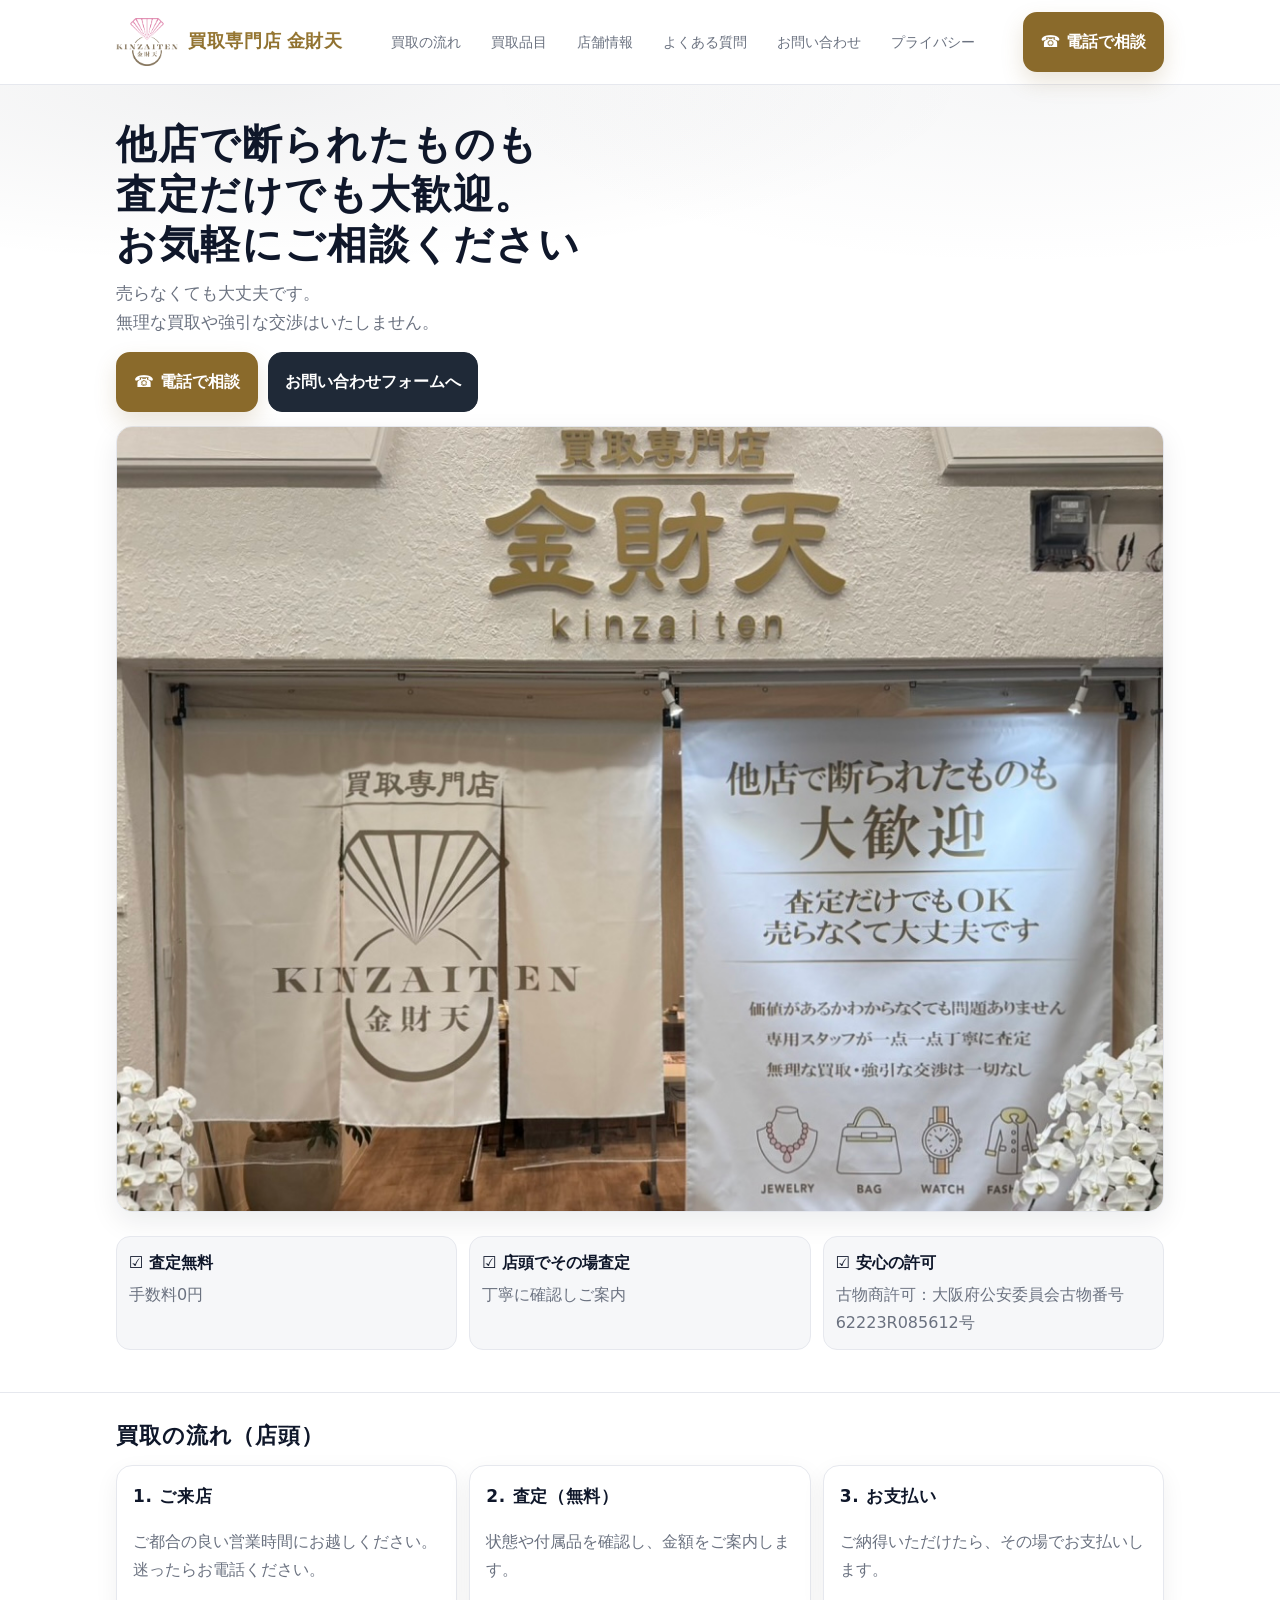
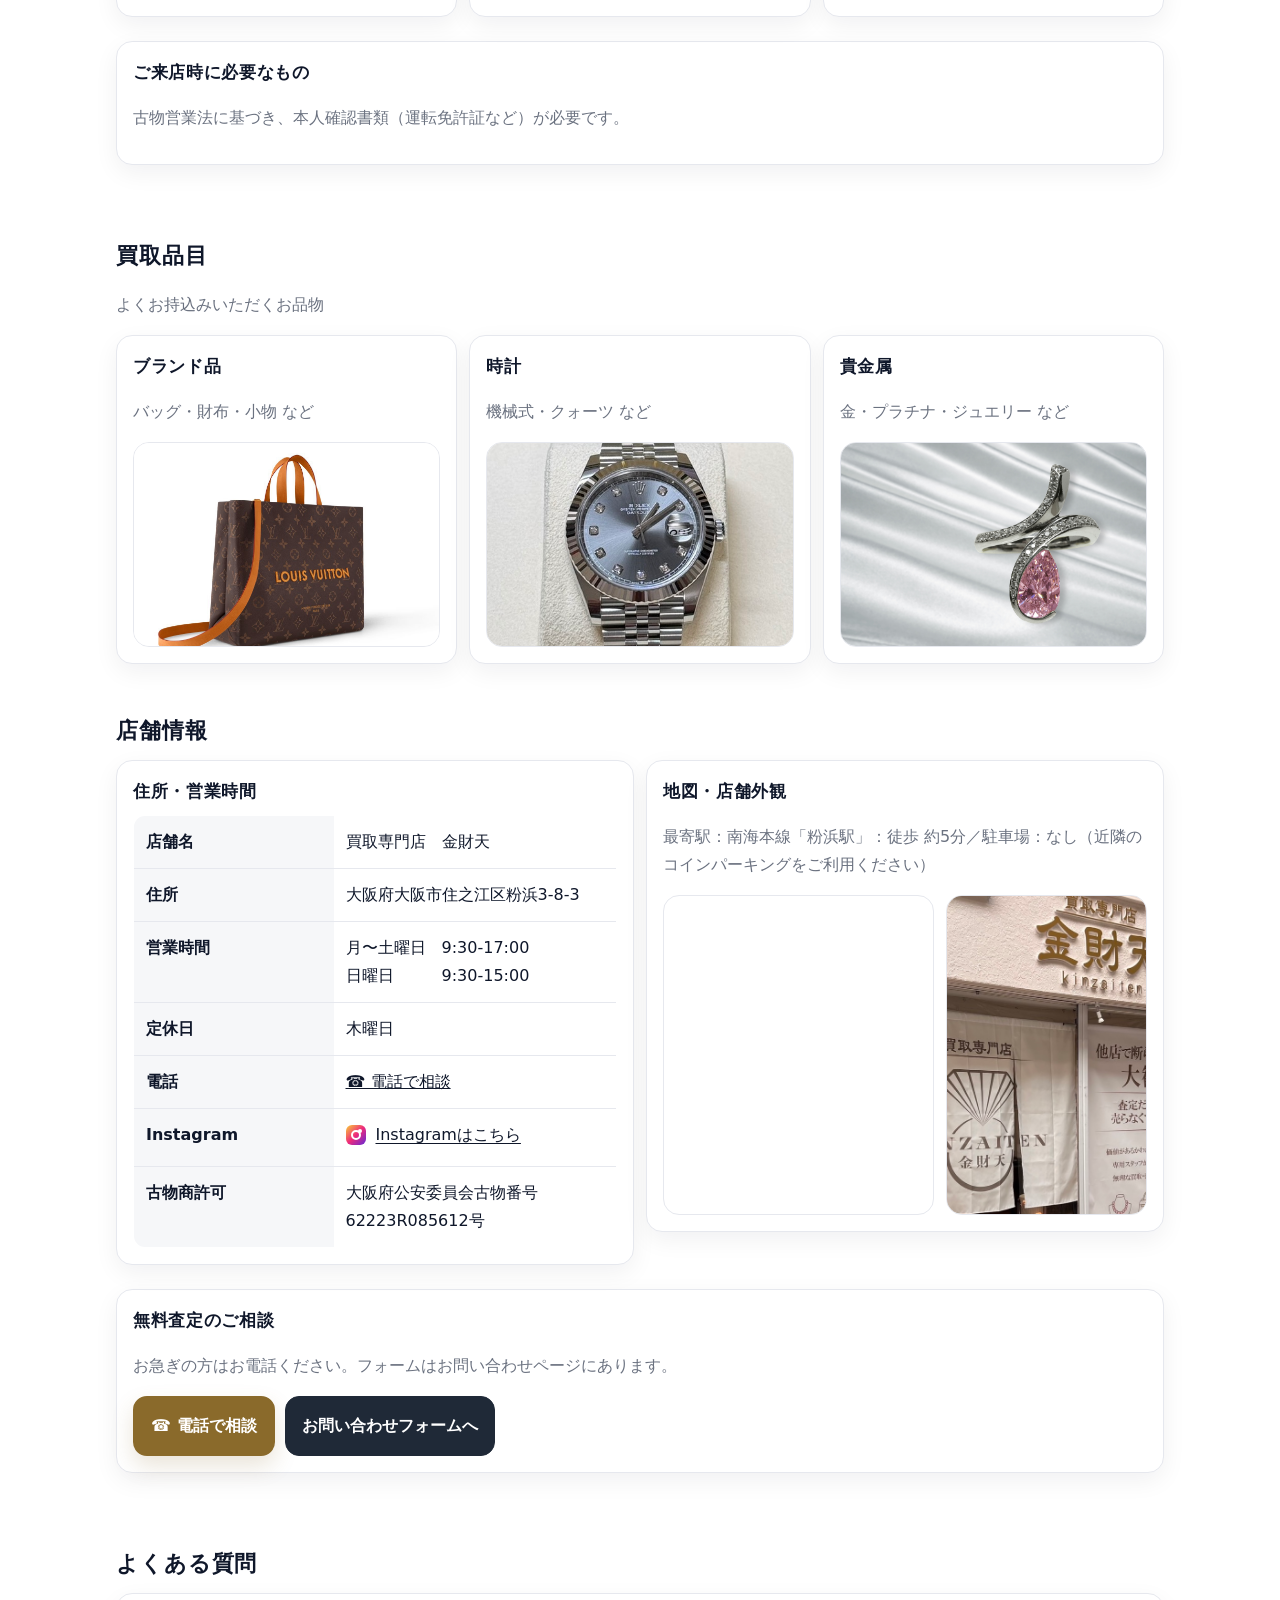
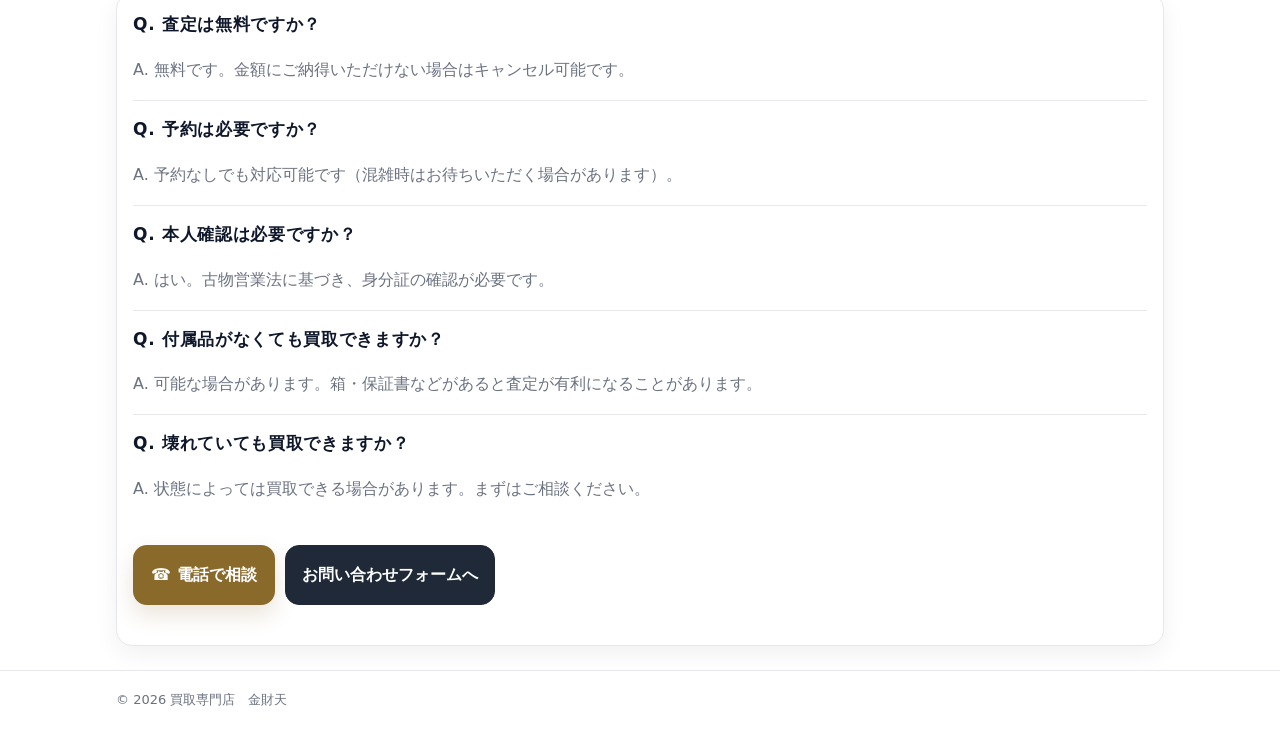
==== index.html @ bc113116 "Update index.html" ====
<!doctype html>
<html lang="ja">
<head>
  <meta charset="utf-8" />
  <meta name="viewport" content="width=device-width,initial-scale=1" />
  <title>買取専門店 金財天｜金・ブランド品の店頭買取・無料査定</title>
  <meta name="description" content="買取専門店 金財天は地域密着の店頭買取サービス。金・ブランド品・貴金属などを無料査定し、その場で丁寧にご案内いたします。お気軽にお電話ください。" />
  <link rel="stylesheet" href="./css/style.css" />
  <script type="application/ld+json">
  {
   "@context": "https://schema.org",
   "@type": "Store",
   "name": "買取専門店 金財天",
   "address": {
    "@type": "PostalAddress",
    "addressLocality": "大阪市住之江区",
    "streetAddress": "粉浜3-8-3",
    "addressCountry": "JP"
   },
   "telephone": "06-XXXX-XXXX"
  }
  </script>
</head>
<body>
  <header>
    <div class="container">
      <div class="nav">
        <a class="brand" href="./index.html#top">
          <img class="logowide" src="./img/logo.png" alt="買取専門店　金財天" width="379" height="88">
          <span class="sitename">
            <span class="shoptype">買取専門店</span>
            <span class="shopname">金財天</span>
          </span>
        </a>

        <nav class="navlinks" aria-label="サイトメニュー">
          <a href="./index.html#flow">買取の流れ</a>
          <a href="./index.html#items">買取品目</a>
          <a href="./index.html#store">店舗情報</a>
          <a href="./index.html#faq">よくある質問</a>
          <a href="./contact.html">お問い合わせ</a>
          <a href="./privacy.html">プライバシー</a>
        </nav>

        <a class="btn success" href="tel:0312345678">☎ 電話で相談</a>
      </div>
    </div>
  </header>
    <div class="mobile-quicklinks">
      <a href="./contact.html">お問い合わせ</a>
      <a href="./privacy.html">プライバシー</a>
    </div>

  <main id="top">
    <!-- HERO -->
    <div class="hero">
      <div class="container">
        <h1>他店で断られたものも<br>
          査定だけでも大歓迎。<br>
          お気軽にご相談ください
        </h1>
        <p class="lead">
          売らなくても大丈夫です。<br>
          無理な買取や強引な交渉はいたしません。
        </p>
        <div class="kv-actions">
          <a class="btn success" href="tel:0312345678">☎ 電話で相談</a>
          <a class="btn primary" href="./contact.html">お問い合わせフォームへ</a>
        </div>

        <div class="hero-media">
          <img src="./img/hero.jpg" alt="店頭買取のイメージ" loading="lazy" width="1200" height="675">
        </div>

        <div class="section">
          <div class="grid3">
            <div class="pill"><strong>☑︎ 査定無料</strong><div class="muted">手数料0円</div></div>
            <div class="pill"><strong>☑︎ 店頭でその場査定</strong><div class="muted">丁寧に確認しご案内</div></div>
            <div class="pill"><strong>☑︎ 安心の許可</strong><div class="muted">古物商許可：大阪府公安委員会古物番号　62223R085612号</div></div>
          </div>
        </div>
      </div>
    </div>

    <!-- FLOW -->
    <section class="section" id="flow">
      <div class="container">
        <h2>買取の流れ（店頭）</h2>
        <div class="grid3">
          <div class="card">
            <h3>1. ご来店</h3>
            <p class="muted">ご都合の良い営業時間にお越しください。迷ったらお電話ください。</p>
          </div>
          <div class="card">
            <h3>2. 査定（無料）</h3>
            <p class="muted">状態や付属品を確認し、金額をご案内します。</p>
          </div>
          <div class="card">
            <h3>3. お支払い</h3>
            <p class="muted">ご納得いただけたら、その場でお支払いします。</p>
          </div>
        </div>

        <div class="section">
          <div class="card">
            <h3>ご来店時に必要なもの</h3>
            <p class="muted">古物営業法に基づき、本人確認書類（運転免許証など）が必要です。</p>
          </div>
        </div>
      </div>
    </section>

    <!-- ITEMS -->
    <section class="section" id="items">
      <div class="container">
        <h2>買取品目</h2>
        <p class="muted">よくお持込みいただくお品物</p>

        <div class="grid3">
          <div class="card">
            <h3>ブランド品</h3>
            <p class="muted">バッグ・財布・小物 など</p>
            <div class="thumb">
              <img src="./img/items3.jpg" alt="ブランドバッグのイメージ" loading="lazy" width="1200" height="800">
            </div>
          </div>

          <div class="card">
            <h3>時計</h3>
            <p class="muted">機械式・クォーツ など</p>
            <div class="thumb">
              <img src="./img/items.jpg" alt="時計のイメージ" loading="lazy" width="1200" height="800">
            </div>
          </div>

          <div class="card">
            <h3>貴金属</h3>
            <p class="muted">金・プラチナ・ジュエリー など</p>
            <div class="thumb">
              <img src="./img/items2.jpg" alt="貴金属のイメージ" loading="lazy" width="1200" height="800">
            </div>
          </div>
        </div>
      </div>
    </section>

    <!-- STORE -->
    <section class="section" id="store">
      <div class="container">
        <h2>店舗情報</h2>

        <div class="grid2">
          <!-- 左：店舗情報（表だけ） -->
          <div class="card">
            <h3>住所・営業時間</h3>
            <table class="table" aria-label="店舗情報">
              <tr><th>店舗名</th><td>買取専門店　金財天</td></tr>
              <tr><th>住所</th><td>大阪府大阪市住之江区粉浜3-8-3</td></tr>
              <tr><th>営業時間</th><td>
                月〜土曜日　9:30-17:00<br>
                日曜日　　　9:30-15:00
              </td></tr>
              <tr><th>定休日</th><td>木曜日</td></tr>
              <tr><th>電話</th><td><a href="tel:0312345678">☎ 電話で相談</a></td></tr>
              <tr><th>Instagram</th><td>
                <a class="insta-inline" href="https://www.instagram.com/kinzaiten0305" target="_blank" rel="noopener noreferrer">
                <span class="insta-dot"></span>
                <span class="insta-text">Instagramはこちら</span>
                </a>
              </td>
              </tr>
              <tr><th>古物商許可</th><td>大阪府公安委員会古物番号　62223R085612号</td></tr>
            </table>
          </div>

          <!-- 右：地図＋外観（横並び） -->
          <div class="card">
            <h3>地図・店舗外観</h3>
            <p class="muted">最寄駅：南海本線「粉浜駅」：徒歩 約5分／駐車場：なし（近隣のコインパーキングをご利用ください）</p>

            <div class="mapgrid">
              <div class="mapbox">
                <iframe
                  title="金財天の場所（Googleマップ）"
                  src="https://www.google.com/maps/embed?pb=!1m18!1m12!1m3!1d3283.540900613716!2d135.48904645053602!3d34.615768987996894!2m3!1f0!2f0!3f0!3m2!1i1024!2i768!4f13.1!3m3!1m2!1s0x6000dda8eb8e730b%3A0xe0fc2e6d7d4279b8!2z44CSNTU5LTAwMDEg5aSn6Ziq5bqc5aSn6Ziq5biC5L2P5LmL5rGf5Yy657KJ5rWc77yT5LiB55uu77yY4oiS77yT!5e0!3m2!1sja!2sjp!4v1772723970744!5m2!1sja!2sjp"
                  width="600" height="450"
                  style="border:0;"
                  allowfullscreen=""
                  loading="lazy"
                  referrerpolicy="no-referrer-when-downgrade"></iframe>
              </div>

              <div class="photobox">
                <img src="./img/store.jpg" alt="店舗外観" loading="lazy" width="1200" height="675">
              </div>
            </div>
          </div>
        </div>

        <div class="section">
          <div class="card">
            <h3>無料査定のご相談</h3>
            <p class="muted">お急ぎの方はお電話ください。フォームはお問い合わせページにあります。</p>
            <div class="kv-actions">
              <a class="btn success" href="tel:0312345678">☎ 電話で相談</a>
              <a class="btn primary" href="./contact.html">お問い合わせフォームへ</a>
            </div>
          </div>
        </div>
      </div>
    </section>

    <!-- FAQ -->
    <section class="section" id="faq">
      <div class="container">
        <h2>よくある質問</h2>
        <div class="card">
          <h3>Q. 査定は無料ですか？</h3>
          <p class="muted">A. 無料です。金額にご納得いただけない場合はキャンセル可能です。</p>
          <hr class="hr">

          <h3>Q. 予約は必要ですか？</h3>
          <p class="muted">A. 予約なしでも対応可能です（混雑時はお待ちいただく場合があります）。</p>
          <hr class="hr">

          <h3>Q. 本人確認は必要ですか？</h3>
          <p class="muted">A. はい。古物営業法に基づき、身分証の確認が必要です。</p>
          <hr class="hr">

          <h3>Q. 付属品がなくても買取できますか？</h3>
          <p class="muted">A. 可能な場合があります。箱・保証書などがあると査定が有利になることがあります。</p>
          <hr class="hr">

          <h3>Q. 壊れていても買取できますか？</h3>
          <p class="muted">A. 状態によっては買取できる場合があります。まずはご相談ください。</p>

          <div class="section" style="padding-top:16px">
            <div class="kv-actions">
              <a class="btn success" href="tel:0312345678">☎ 電話で相談</a>
              <a class="btn primary" href="./contact.html">お問い合わせフォームへ</a>
            </div>
          </div>
        </div>
      </div>
    </section>
  </main>

  <footer>
    <div class="container">
      <div>© <span id="y"></span> 買取専門店　金財天</div>
    </div>
  </footer>
  <script>document.getElementById("y").textContent = new Date().getFullYear();</script>
</body>
</html>
---- css/style.css ----
:root{
  --bg:#ffffff;
  --text:#0f172a;
  --muted:#6b7280;
  --line:#e6e8ee;
  --accent:#1f2937;   /* primary */
  --accent2:#8a6a2b;  /* 電話ボタン */

  --card:#f6f7f9;
  --radius:16px;
  --max:1080px;

  /* 年配向け */
  --base:16px;
}

*{box-sizing:border-box}
html{scroll-behavior:smooth}

body{
  margin:0;
  font-family:system-ui,-apple-system,"Segoe UI",Roboto,"Noto Sans JP","Hiragino Kaku Gothic ProN",Meiryo,sans-serif;
  font-size:var(--base);
  color:var(--text);
  background:var(--bg);
  line-height:1.75;
}

a{color:inherit}
.container{max-width:var(--max); margin:0 auto; padding:0 16px}

/* Header */
header{
  position:sticky;
  top:0;
  z-index:10;
  background:rgba(255,255,255,.94);
  backdrop-filter:saturate(180%) blur(8px);
  border-bottom:1px solid var(--line);
}

.nav{
  display:flex;
  align-items:center;
  justify-content:space-between;
  padding:12px 0;
  gap:12px;
}

.brand{
  display:flex;
  align-items:center;
  gap:10px;
  font-weight:800;
  text-decoration:none;
}

.logowide{
  height:48px;
  width:auto;
  display:block;
  object-fit:contain;
}

.sitename{
  font-weight:900;
  letter-spacing:.02em;
  font-size:18px;
  color:var(--text);
  white-space:nowrap;
  font-family: "Yu Mincho", "Hiragino Mincho ProN", "Noto Serif JP", serif;
  font-weight: 700;
  letter-spacing: .04em;
}

.sitename{
  font-family: "Yu Mincho", "Hiragino Mincho ProN", "Noto Serif JP", serif;
  font-weight: 700;
  letter-spacing: .04em;
  white-space: nowrap;

  background: linear-gradient(
    180deg,
    #9a7a35 0%,
    #927331 50%,
    #896d2e 100%
  );
  -webkit-background-clip: text;
  -webkit-text-fill-color: transparent;
  background-clip: text;
  color: #927331;
}

h1, h2, h3, .sitename{
  letter-spacing: .04em;
}

/* Nav */
.navlinks{
  display:flex;
  gap:10px;
  flex-wrap:wrap;
  font-size:14px;
  color:var(--muted);
}

.navlinks a{
  text-decoration:none;
  padding:8px 10px;
  border-radius:10px;
}

.navlinks a:hover{
  background:var(--card);
  color:var(--text);
}

/* Buttons */
.btn{
  display:inline-flex;
  align-items:center;
  justify-content:center;
  padding:14px 16px;
  border-radius:14px;
  border:1px solid var(--line);
  background:#fff;
  text-decoration:none;
  font-weight:800;
  gap:8px;
  white-space:nowrap;
}

.btn.primary{
  background:var(--accent);
  border-color:var(--accent);
  color:#fff;
}

.btn.success{
  background:var(--accent2);
  border-color:var(--accent2);
  color:#fff;
  border-width:2px;
  box-shadow:0 10px 22px rgba(138,106,43,.18);
}

.btn:hover{ filter:brightness(.99) }
.btn.primary:hover{ filter:brightness(.98) }
.btn.success:hover{ filter:brightness(1.03) }

/* Hero */
.hero{
  padding:34px 0 18px;
  border-bottom:1px solid var(--line);
  background:
    radial-gradient(1200px 300px at 20% 0%, rgba(17,24,39,.06), transparent 60%),
    radial-gradient(900px 300px at 80% 0%, rgba(107,114,128,.06), transparent 60%);
}

h1{
  font-size:clamp(26px, 3.8vw, 40px);
  margin:0 0 10px;
  line-height:1.25;
}

h2{font-size:22px; margin:0 0 10px}
h3{font-size:17px; margin:0 0 8px}

.lead{
  color:var(--muted);
  margin:0 0 14px;
  font-size:1.05rem;
}

.muted{color:var(--muted)}

.card{
  border:1px solid var(--line);
  background:#fff;
  border-radius:var(--radius);
  padding:16px;
  box-shadow:0 8px 24px rgba(17,24,39,.06);
}

.grid2{
  display:grid;
  grid-template-columns:1fr 1fr;
  gap:12px;
  align-items:start;
}

.grid3{
  display:grid;
  grid-template-columns:repeat(3,1fr);
  gap:12px;
}

.pill{
  background:var(--card);
  border:1px solid var(--line);
  border-radius:14px;
  padding:12px;
}

.pill strong{
  display:block;
  margin-bottom:4px;
}

.section{padding:24px 0}

.kv-actions{
  display:flex;
  gap:10px;
  flex-wrap:wrap;
  margin-top:10px;
}

.breadcrumb{
  font-size:13px;
  color:var(--muted);
  padding:10px 0 0;
}

.breadcrumb a{
  color:var(--muted);
  text-decoration:none;
}

.breadcrumb a:hover{text-decoration:underline}

.list{
  margin:0;
  padding-left:18px;
}

.hr{
  border:none;
  border-top:1px solid var(--line);
  margin:14px 0;
}

/* Table */
.table{
  width:100%;
  border-collapse:collapse;
  border:1px solid var(--line);
  border-radius:12px;
  overflow:hidden;
}

.table th,
.table td{
  padding:12px 12px;
  border-bottom:1px solid var(--line);
  text-align:left;
  vertical-align:top;
}

.table th{
  background:var(--card);
  width:200px;
}

/* Form */
label{
  font-size:14px;
  color:var(--muted);
  display:block;
  margin-bottom:6px;
}

input,
textarea{
  width:100%;
  padding:12px;
  border-radius:12px;
  border:1px solid var(--line);
  font:inherit;
}

textarea{
  min-height:120px;
  resize:vertical;
}

:focus-visible{
  outline:3px solid rgba(17,24,39,.25);
  outline-offset:2px;
}

footer{
  border-top:1px solid var(--line);
  padding:18px 0;
  color:var(--muted);
  font-size:13px;
}

/* Images */
.hero-media,
.thumb{
  border-radius:var(--radius);
  overflow:hidden;
  border:1px solid var(--line);
  background:#fff;
}

.hero-media{
  margin-top:14px;
  aspect-ratio:4 / 3;
  box-shadow:0 10px 28px rgba(17,24,39,.08);
}

.hero-media img{
  width:100%;
  height:100%;
  object-fit:cover;
  object-position:50% 35%;
  display:block;
}

.thumb{
  margin-top:10px;
  aspect-ratio:3 / 2;
  background:var(--card);
}

.thumb img{
  width:100%;
  height:100%;
  object-fit:cover;
  display:block;
}

/* QR */
.qr{
  margin-top:12px;
  display:flex;
  gap:12px;
  align-items:flex-start;
  flex-wrap:wrap;
}

.qr img{
  width:160px;
  max-width:45vw;
  height:auto;
  border-radius:12px;
  border:1px solid var(--line);
  background:#fff;
}

/* Contact page sticky (PC only) */
@media (min-width: 861px){
  .contact-side{
    position:sticky;
    top:92px;
    align-self:start;
  }
}

/* Map + photo */
.mapgrid{
  display:grid;
  grid-template-columns:1.35fr 1fr;
  gap:12px;
  margin-top:10px;
}

.mapbox,
.photobox{
  border-radius:var(--radius);
  overflow:hidden;
  border:1px solid var(--line);
  background:#fff;
  height:320px;
}

.mapbox iframe{
  width:100%;
  height:100%;
  display:block;
}

.photobox img{
  width:100%;
  height:100%;
  object-fit:cover;
  display:block;
}

.insta-inline{
  display:inline-flex;
  align-items:center;
  gap:10px;
  text-decoration:none;
  color:var(--text);
  transition:opacity .2s ease;
}

.insta-inline:hover{
  opacity:.75;
}

.insta-text{
  text-decoration:underline;
  text-underline-offset:3px;
}

.insta-dot{
  width:20px;
  height:20px;
  border-radius:6px;
  display:inline-block;
  background:linear-gradient(135deg,#f9ce34,#ee2a7b,#6228d7);
  position:relative;
  flex:0 0 auto;
}

.insta-dot::after{
  content:"";
  position:absolute;
  inset:5px;
  border:2px solid #fff;
  border-radius:5px;
}

.insta-dot::before{
  content:"";
  position:absolute;
  width:4px;
  height:4px;
  border-radius:50%;
  background:#fff;
  top:4px;
  right:4px;
}

/* Mobile */
@media (max-width: 860px){
  .sitename{
    font-size:16px;
  }

  .navlinks{
    display:none;
  }

  .grid2,
  .grid3{
    grid-template-columns:1fr;
  }

  /* ボタンを全部100%にはしない */
  .btn{
    width:auto;
  }

  /* 上部の2ボタンはスマホでは非表示 */
  .kv-actions--top{
    display:none;
  }

  /* 縦並びにしたい場所だけ100% */
  .kv-actions .btn,
  form .btn,
  form button.btn{
    width:100%;
  }

  .nav{
    padding:12px 0;
    gap:10px;
  }

  .brand{
    flex:1;
    min-width:0;
    gap:8px;
  }

  .logowide{
    height:44px;
  }

  header .btn.success{
    width:auto;
    padding:10px 12px;
    border-radius:12px;
    font-size:14px;
    white-space:nowrap;
  }

  .mapgrid{
    grid-template-columns:1fr;
  }

  .mapbox,
  .photobox{
    height:260px;
  }

  .contact-side{
    position:static;
  }
}
/* スマホ用の簡易リンク（PCでは非表示） */
.mobile-quicklinks{
  display:none;
}

@media (max-width: 860px){
  .mobile-quicklinks{
    display:flex;
    gap:10px;
    padding:10px 16px;
    border-bottom:1px solid var(--line);
    background:#fff;
  }

  .mobile-quicklinks a{
    flex:1;
    text-align:center;
    text-decoration:none;
    padding:10px 12px;
    border:1px solid var(--line);
    border-radius:12px;
    background:#fff;
    color:var(--text);
    font-size:14px;
    font-weight:700;
  }
}
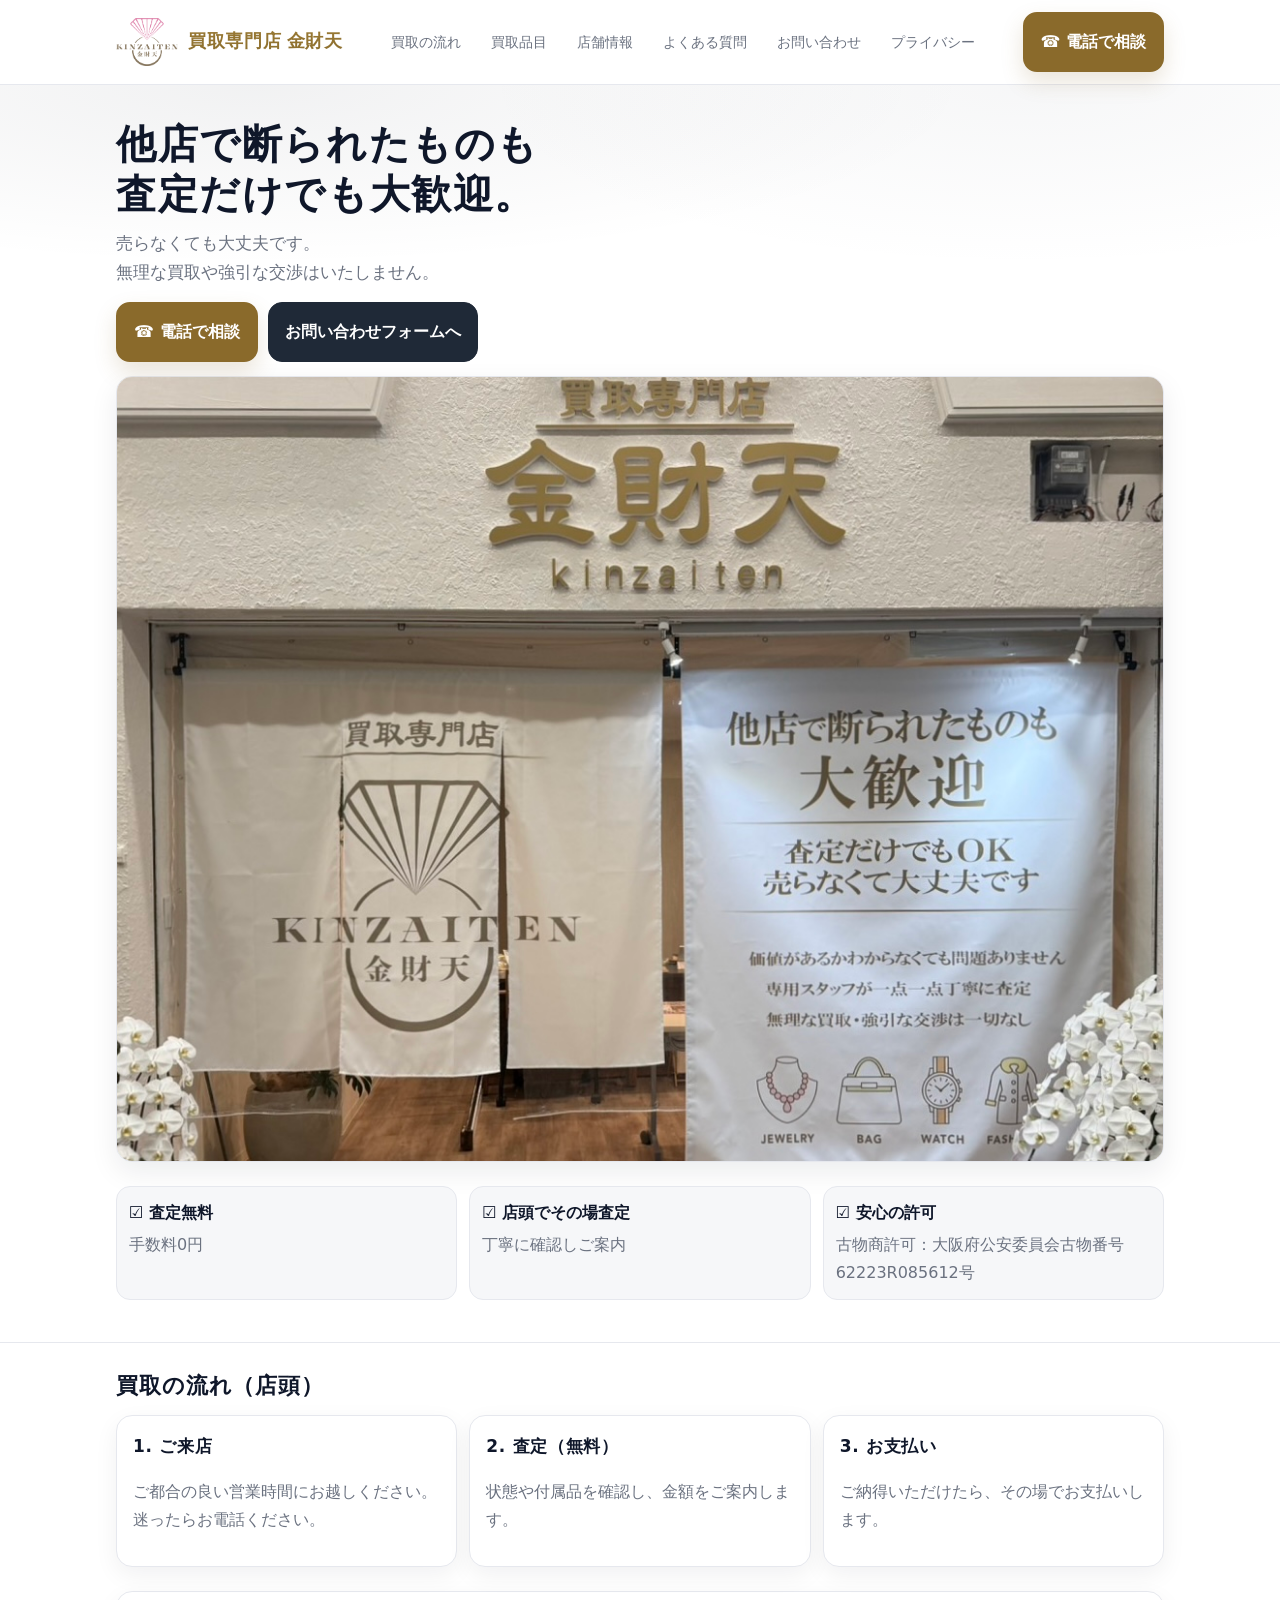
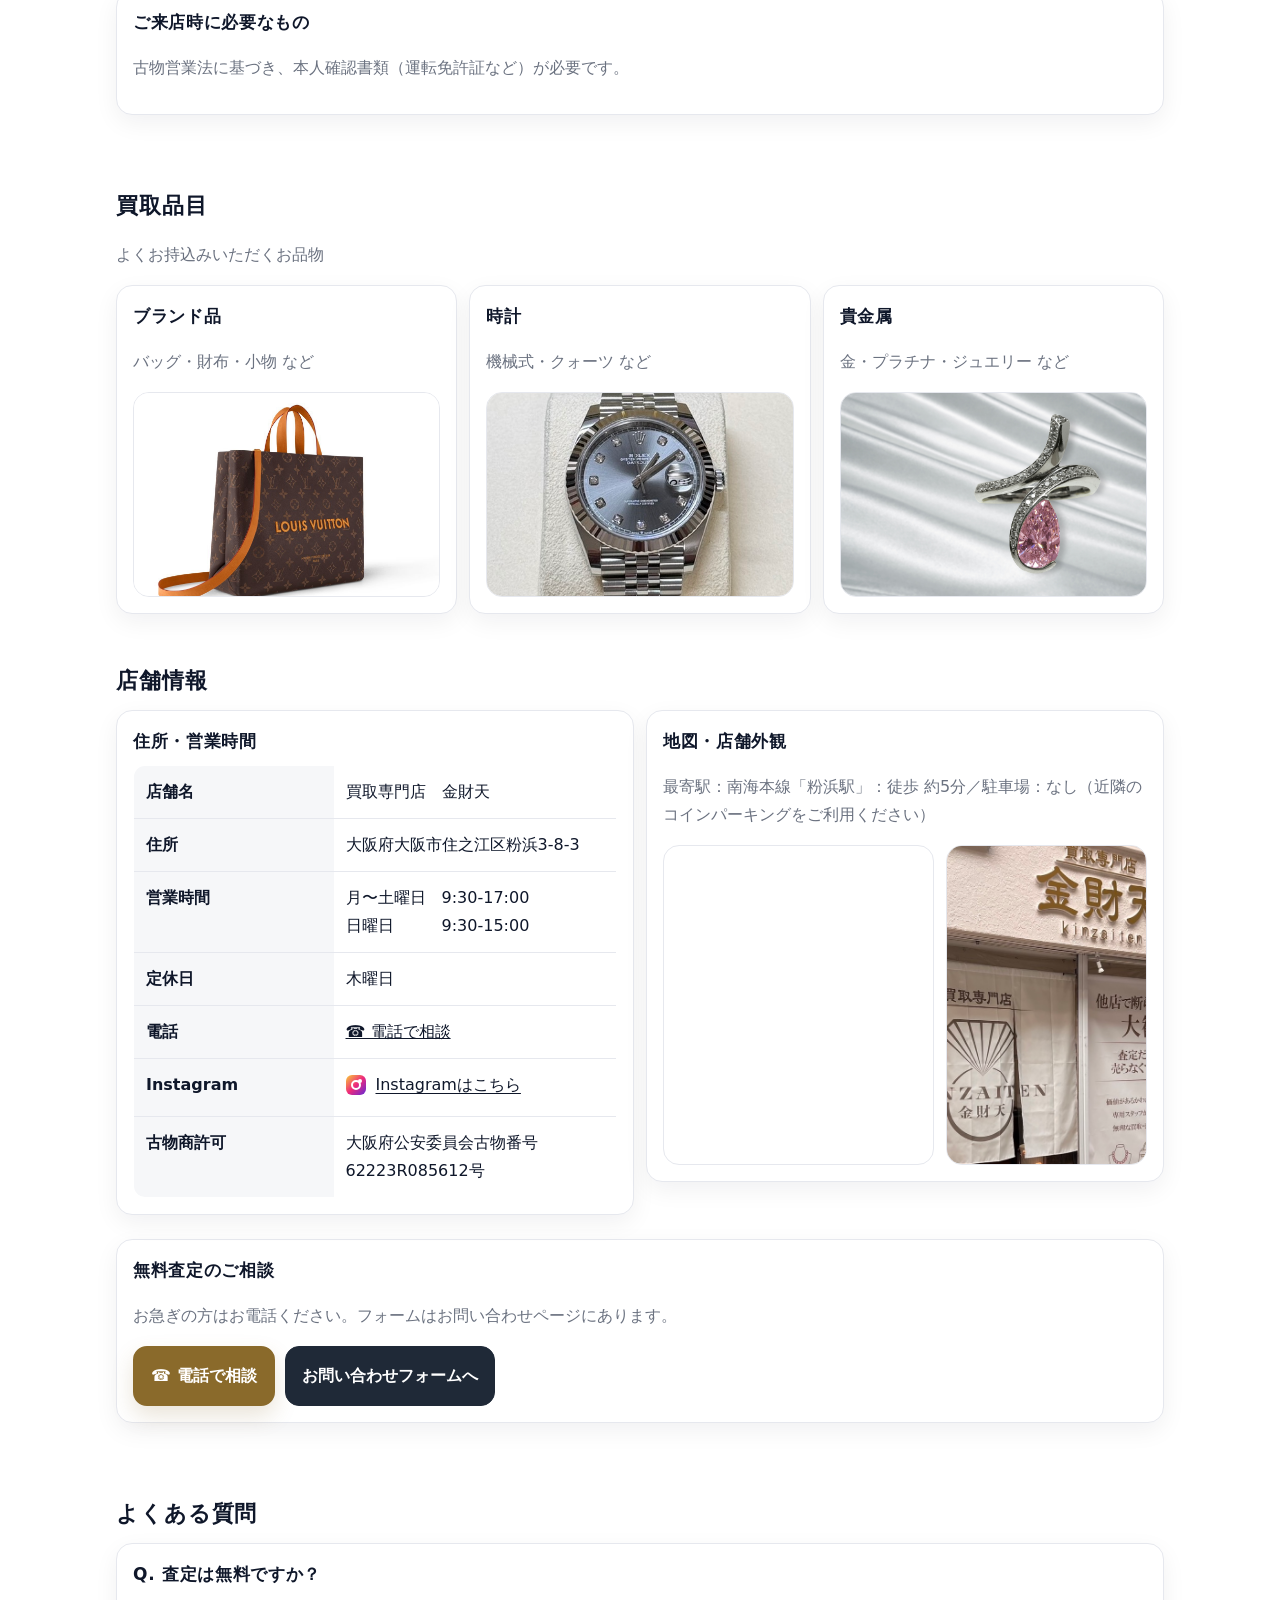
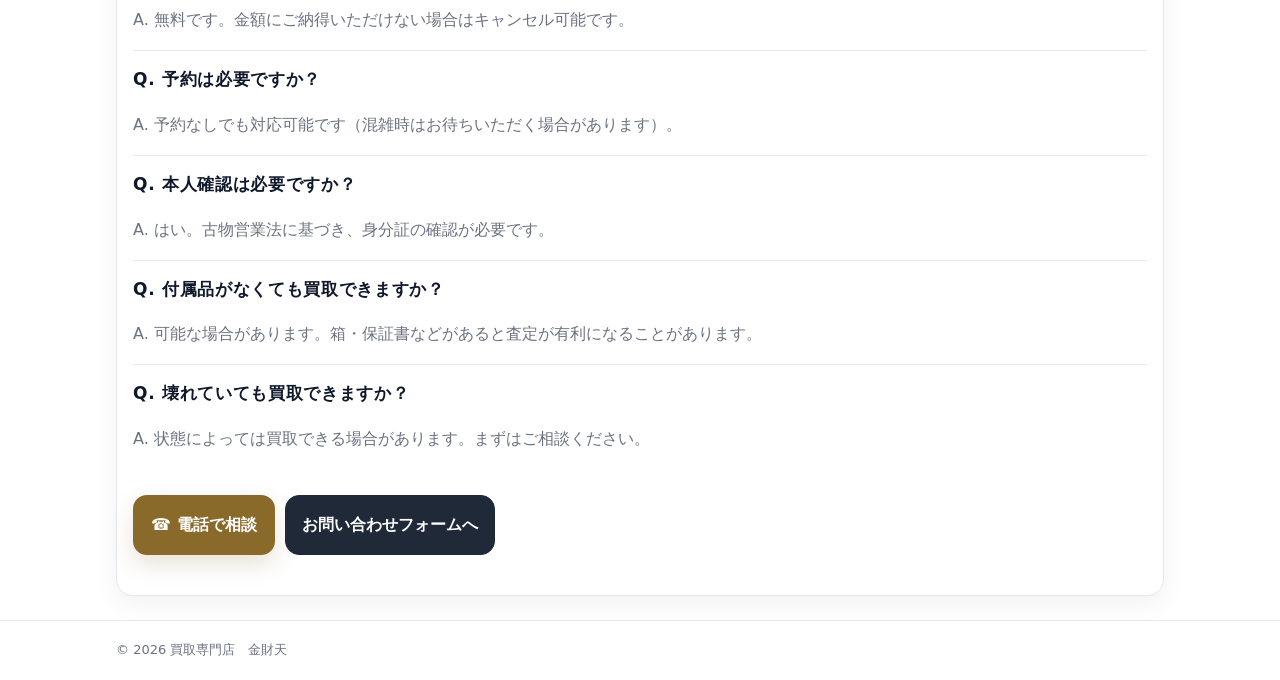
==== commit 24bbcadc: "Update index.html" ====
--- a/index.html
+++ b/index.html
@@ -56,8 +56,7 @@
     <div class="hero">
       <div class="container">
         <h1>他店で断られたものも<br>
-          査定だけでも大歓迎。<br>
-          お気軽にご相談ください
+          査定だけでも大歓迎。
         </h1>
         <p class="lead">
           売らなくても大丈夫です。<br>
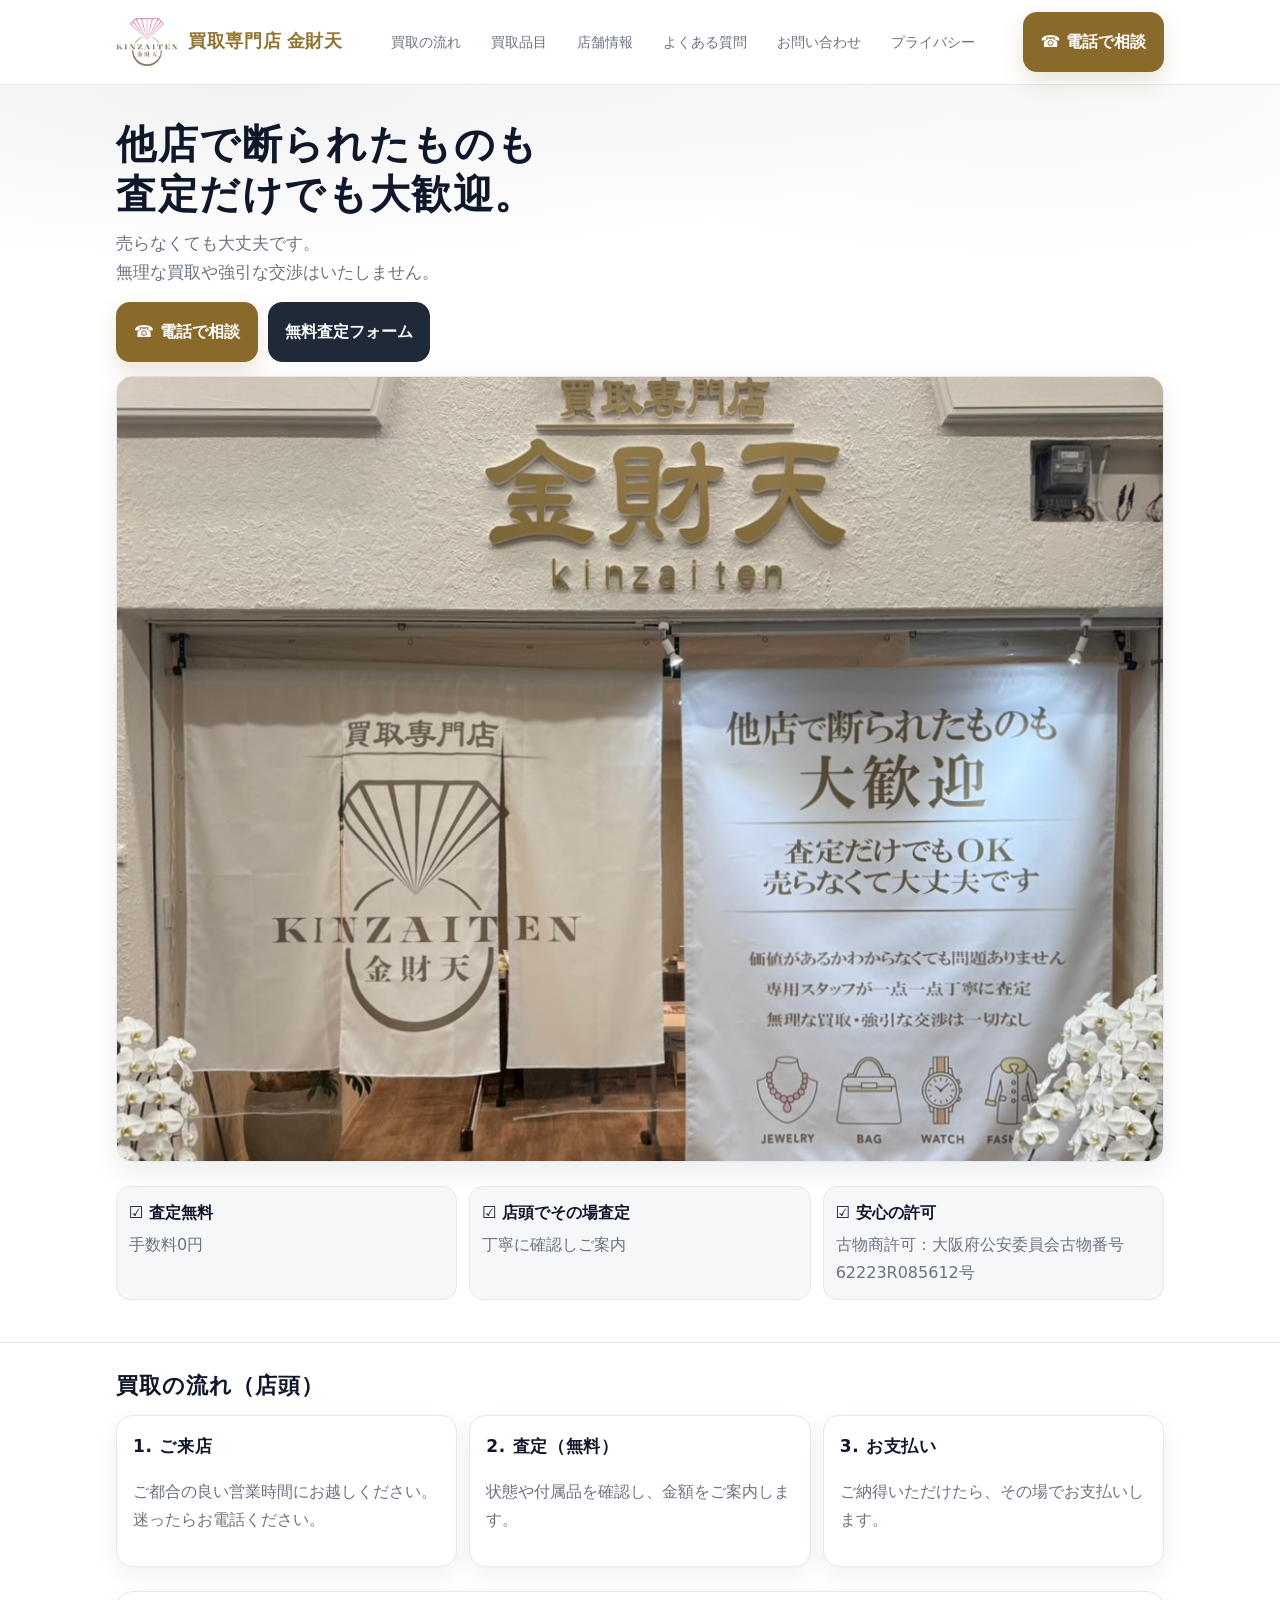
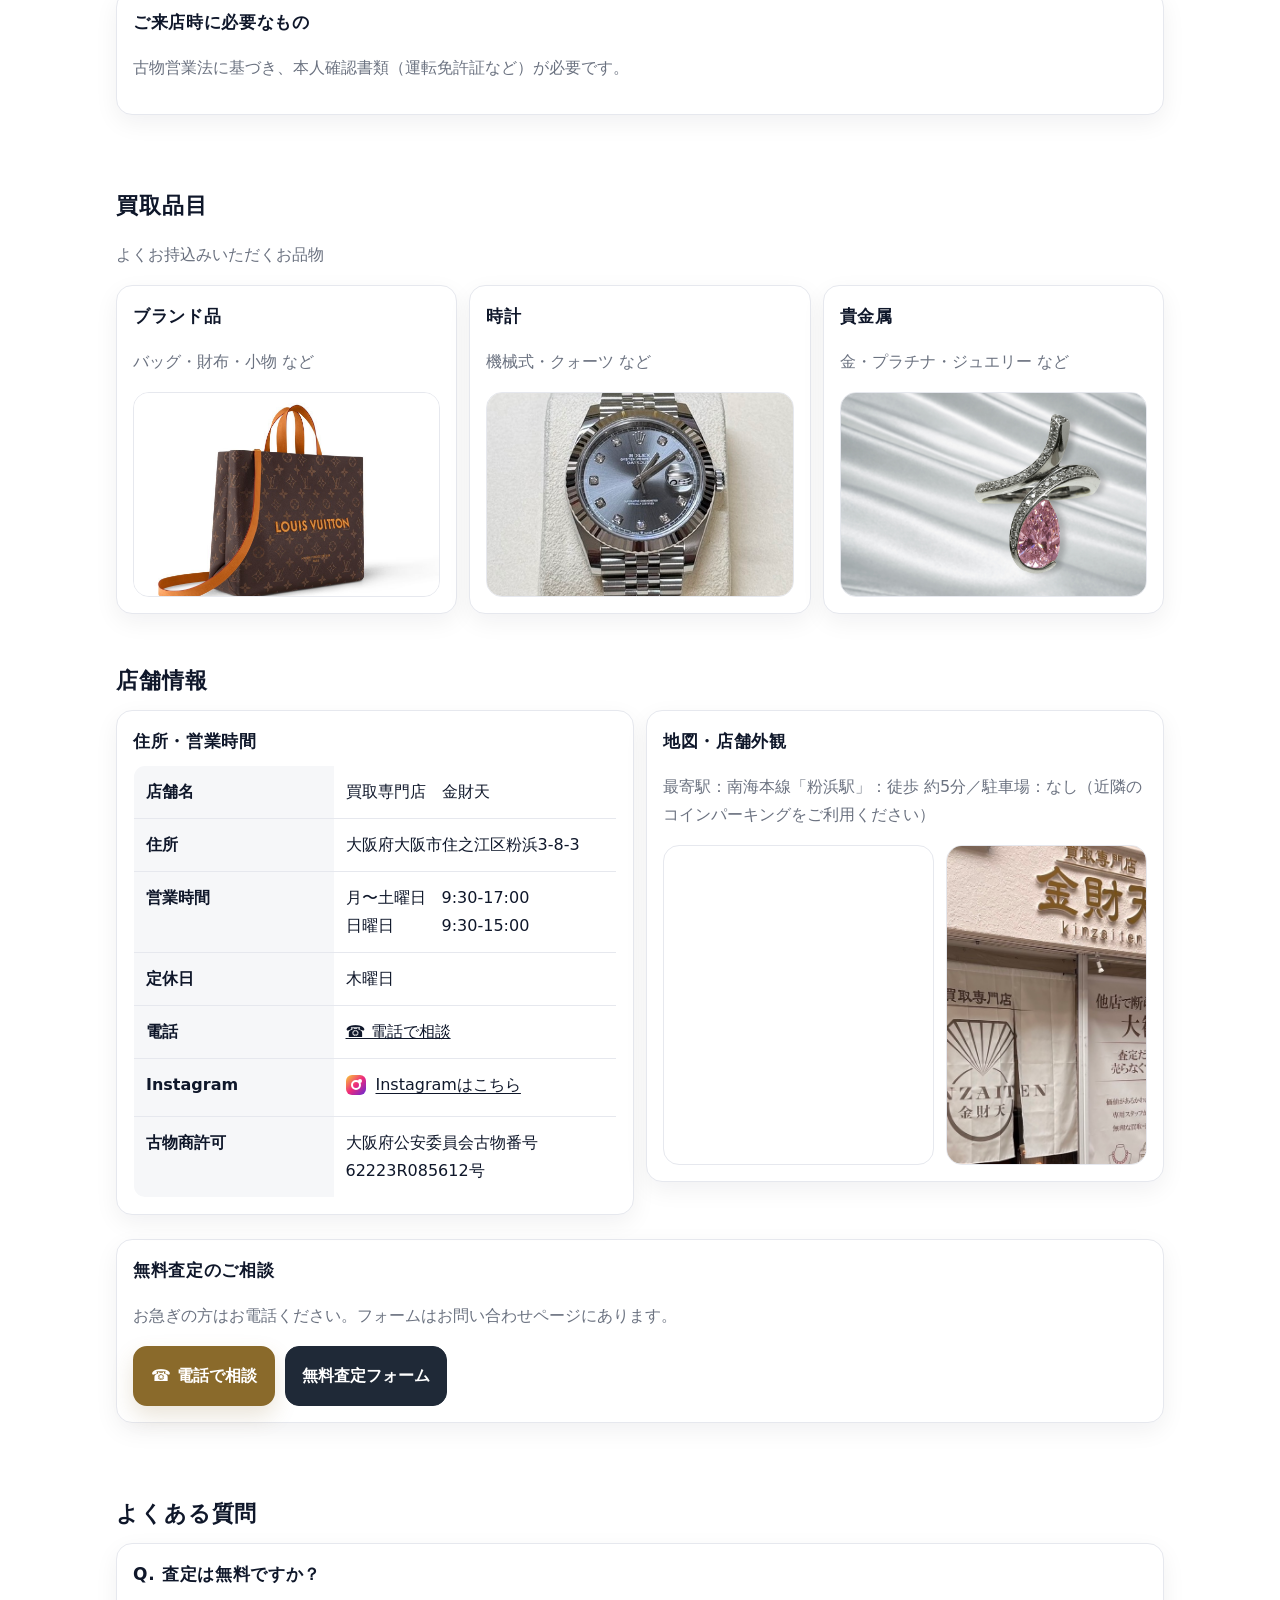
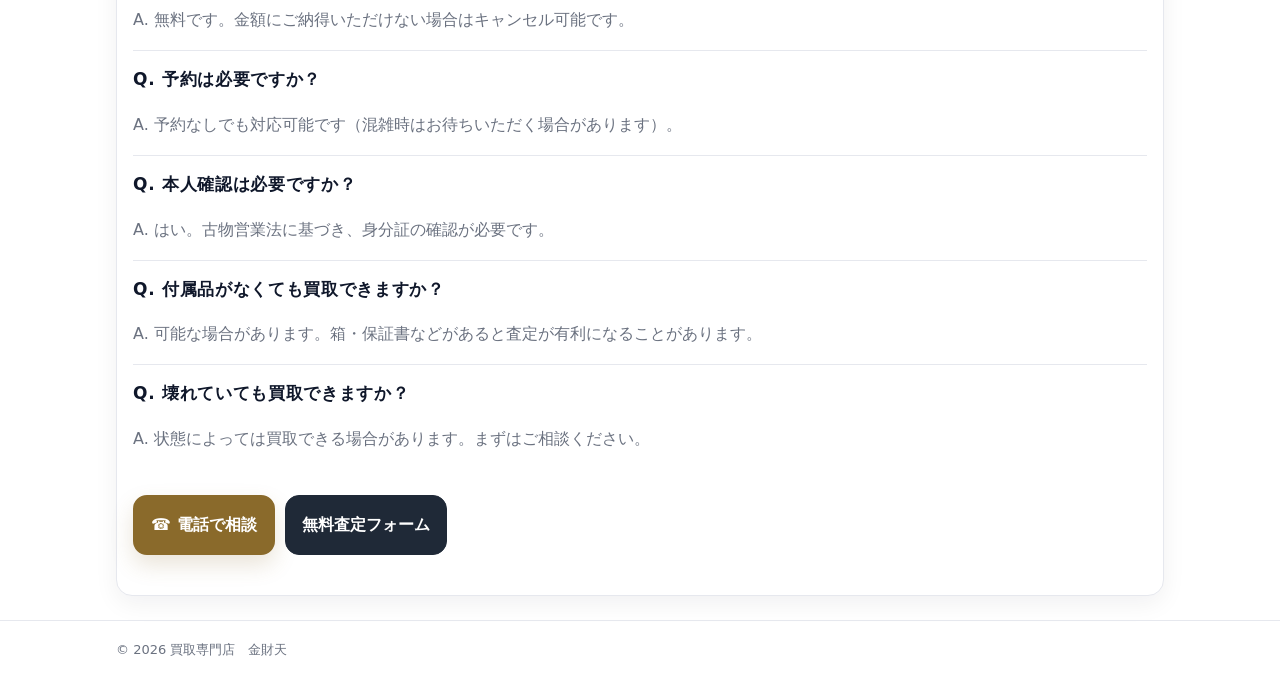
==== commit a93b6296: "Update index.html" ====
--- a/index.html
+++ b/index.html
@@ -64,7 +64,7 @@
         </p>
         <div class="kv-actions">
           <a class="btn success" href="tel:0312345678">☎ 電話で相談</a>
-          <a class="btn primary" href="./contact.html">お問い合わせフォームへ</a>
+          <a class="btn primary" href="./contact.html">無料査定フォーム</a>
         </div>
 
         <div class="hero-media">
@@ -202,7 +202,7 @@
             <p class="muted">お急ぎの方はお電話ください。フォームはお問い合わせページにあります。</p>
             <div class="kv-actions">
               <a class="btn success" href="tel:0312345678">☎ 電話で相談</a>
-              <a class="btn primary" href="./contact.html">お問い合わせフォームへ</a>
+              <a class="btn primary" href="./contact.html">無料査定フォーム</a>
             </div>
           </div>
         </div>
@@ -236,7 +236,7 @@
           <div class="section" style="padding-top:16px">
             <div class="kv-actions">
               <a class="btn success" href="tel:0312345678">☎ 電話で相談</a>
-              <a class="btn primary" href="./contact.html">お問い合わせフォームへ</a>
+              <a class="btn primary" href="./contact.html">無料査定フォーム</a>
             </div>
           </div>
         </div>
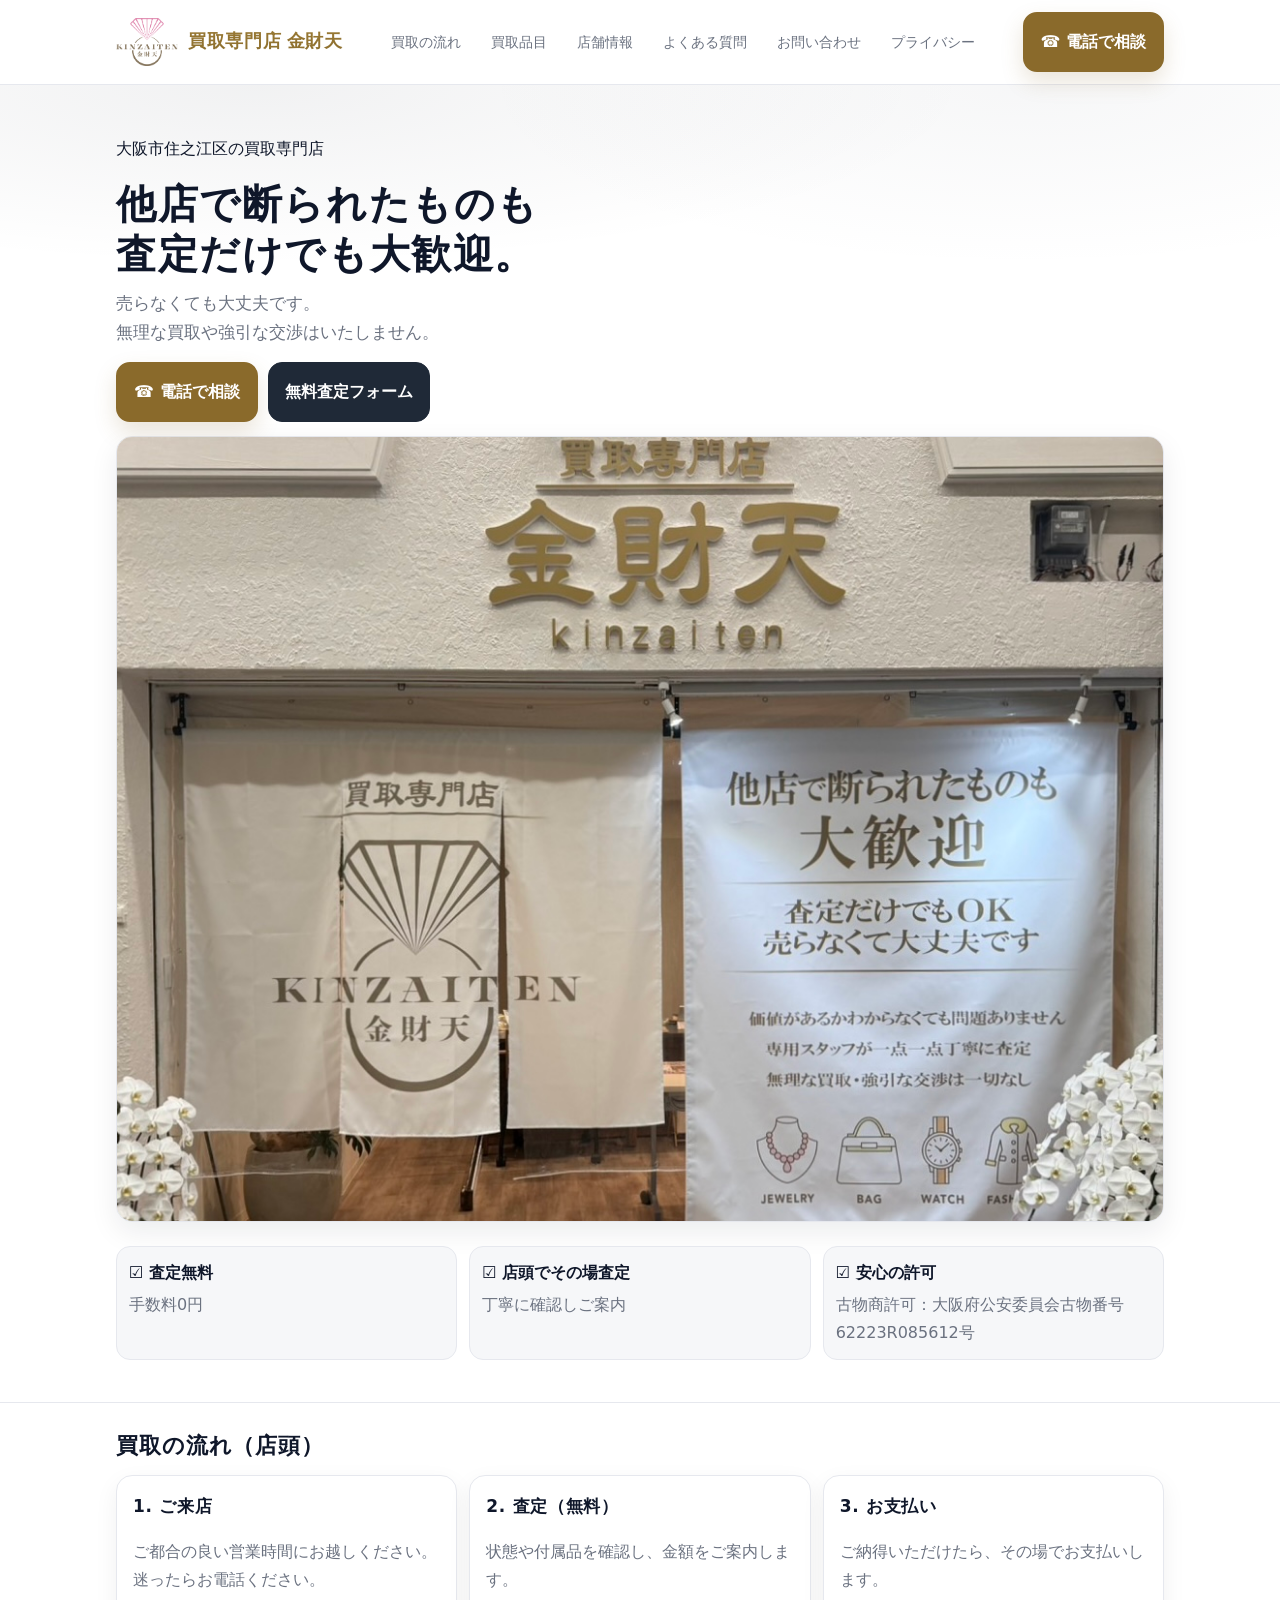
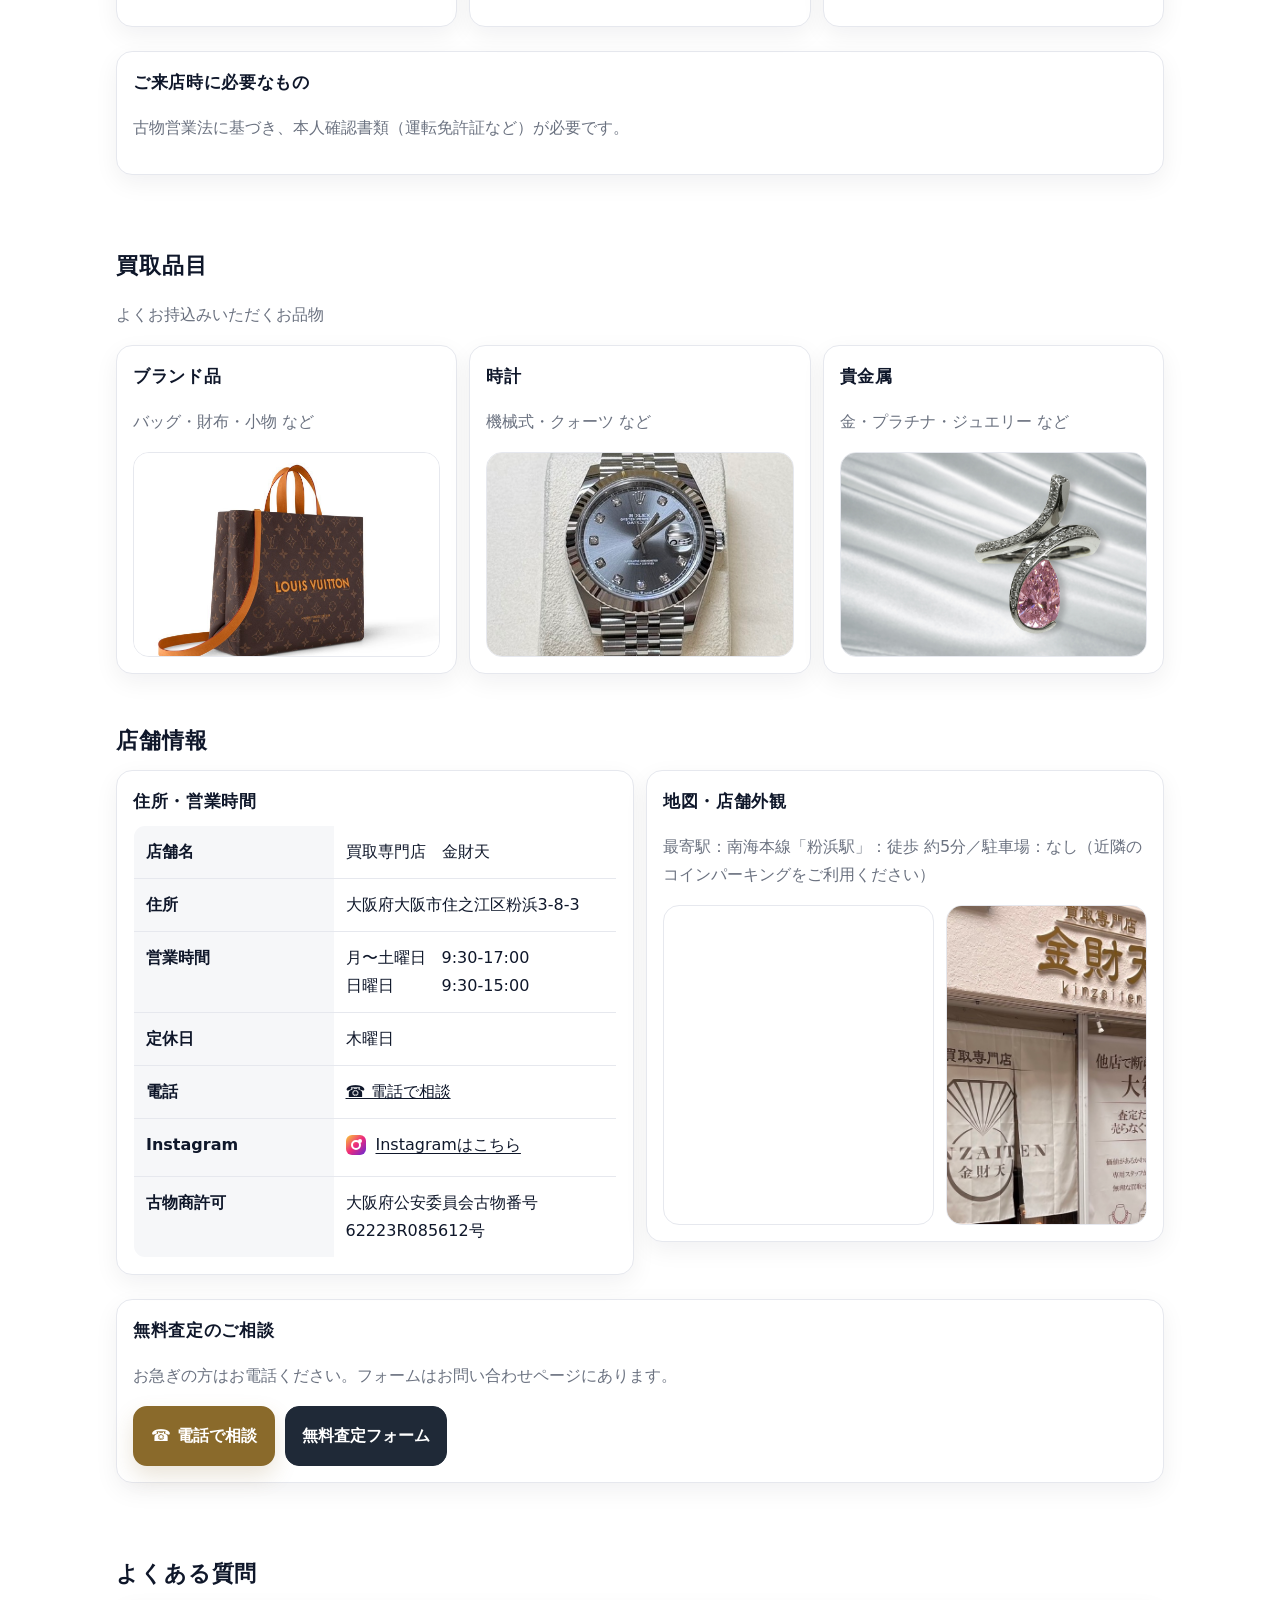
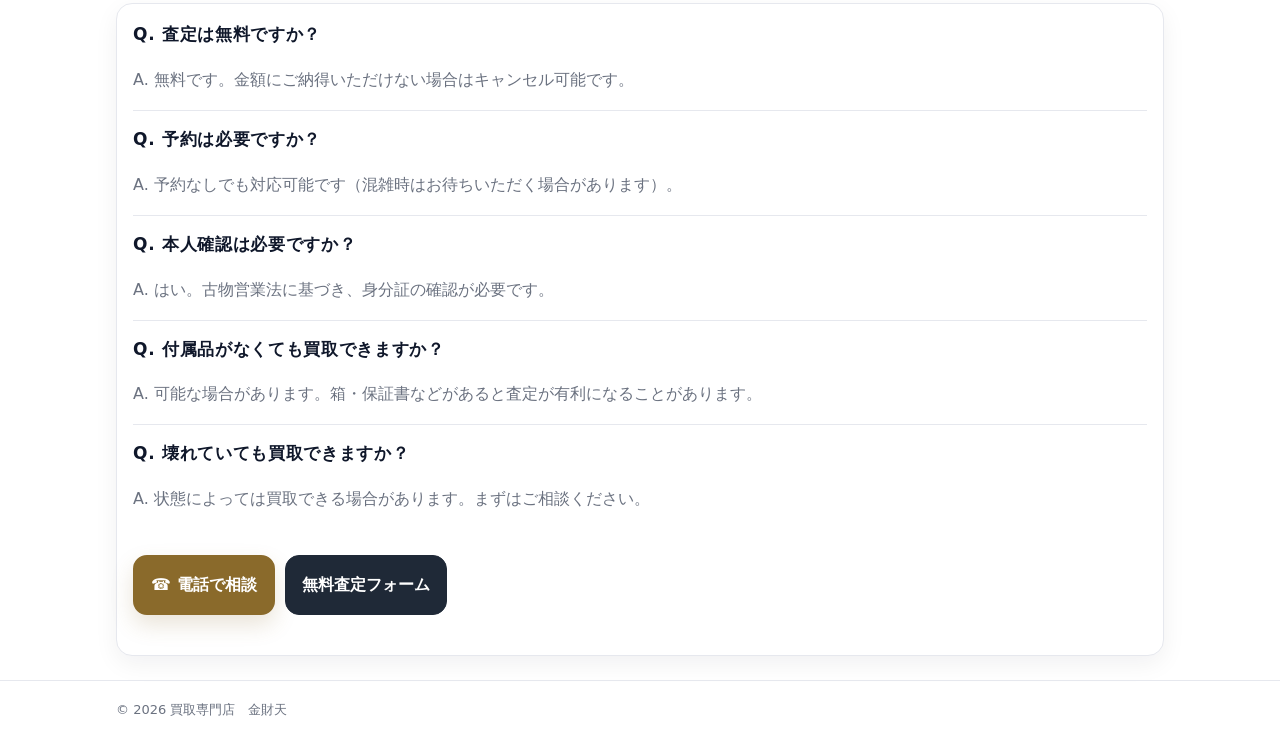
==== commit f4c7ba59: "Update index.html" ====
--- a/index.html
+++ b/index.html
@@ -3,7 +3,7 @@
 <head>
   <meta charset="utf-8" />
   <meta name="viewport" content="width=device-width,initial-scale=1" />
-  <title>買取専門店 金財天｜金・ブランド品の店頭買取・無料査定</title>
+  <title>大阪市住之江区の買取専門店 金財天｜金・ブランド・貴金属の無料査定</title>
   <meta name="description" content="買取専門店 金財天は地域密着の店頭買取サービス。金・ブランド品・貴金属などを無料査定し、その場で丁寧にご案内いたします。お気軽にお電話ください。" />
   <link rel="stylesheet" href="./css/style.css" />
   <script type="application/ld+json">
@@ -17,7 +17,7 @@
     "streetAddress": "粉浜3-8-3",
     "addressCountry": "JP"
    },
-   "telephone": "06-XXXX-XXXX"
+   "telephone": "0312345678"
   }
   </script>
 </head>
@@ -55,6 +55,7 @@
     <!-- HERO -->
     <div class="hero">
       <div class="container">
+        <p class="area">大阪市住之江区の買取専門店</p>
         <h1>他店で断られたものも<br>
           査定だけでも大歓迎。
         </h1>
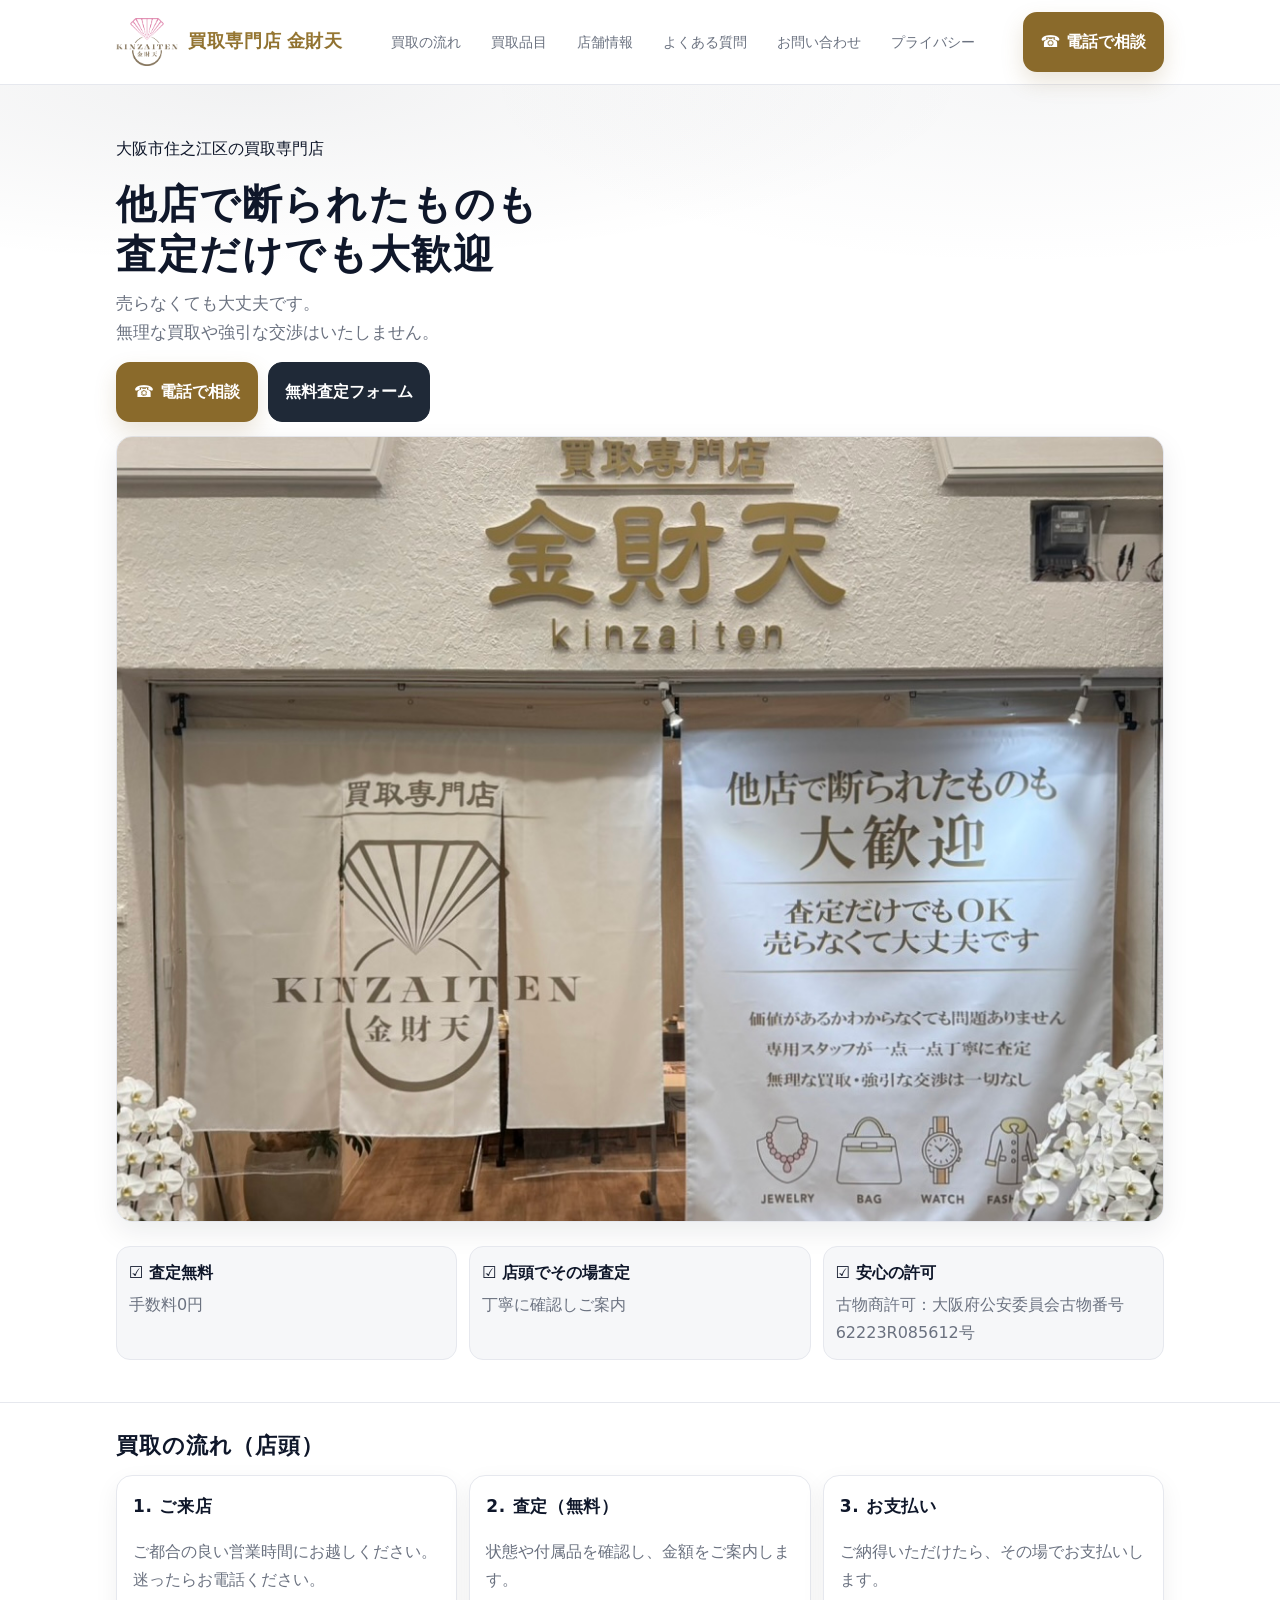
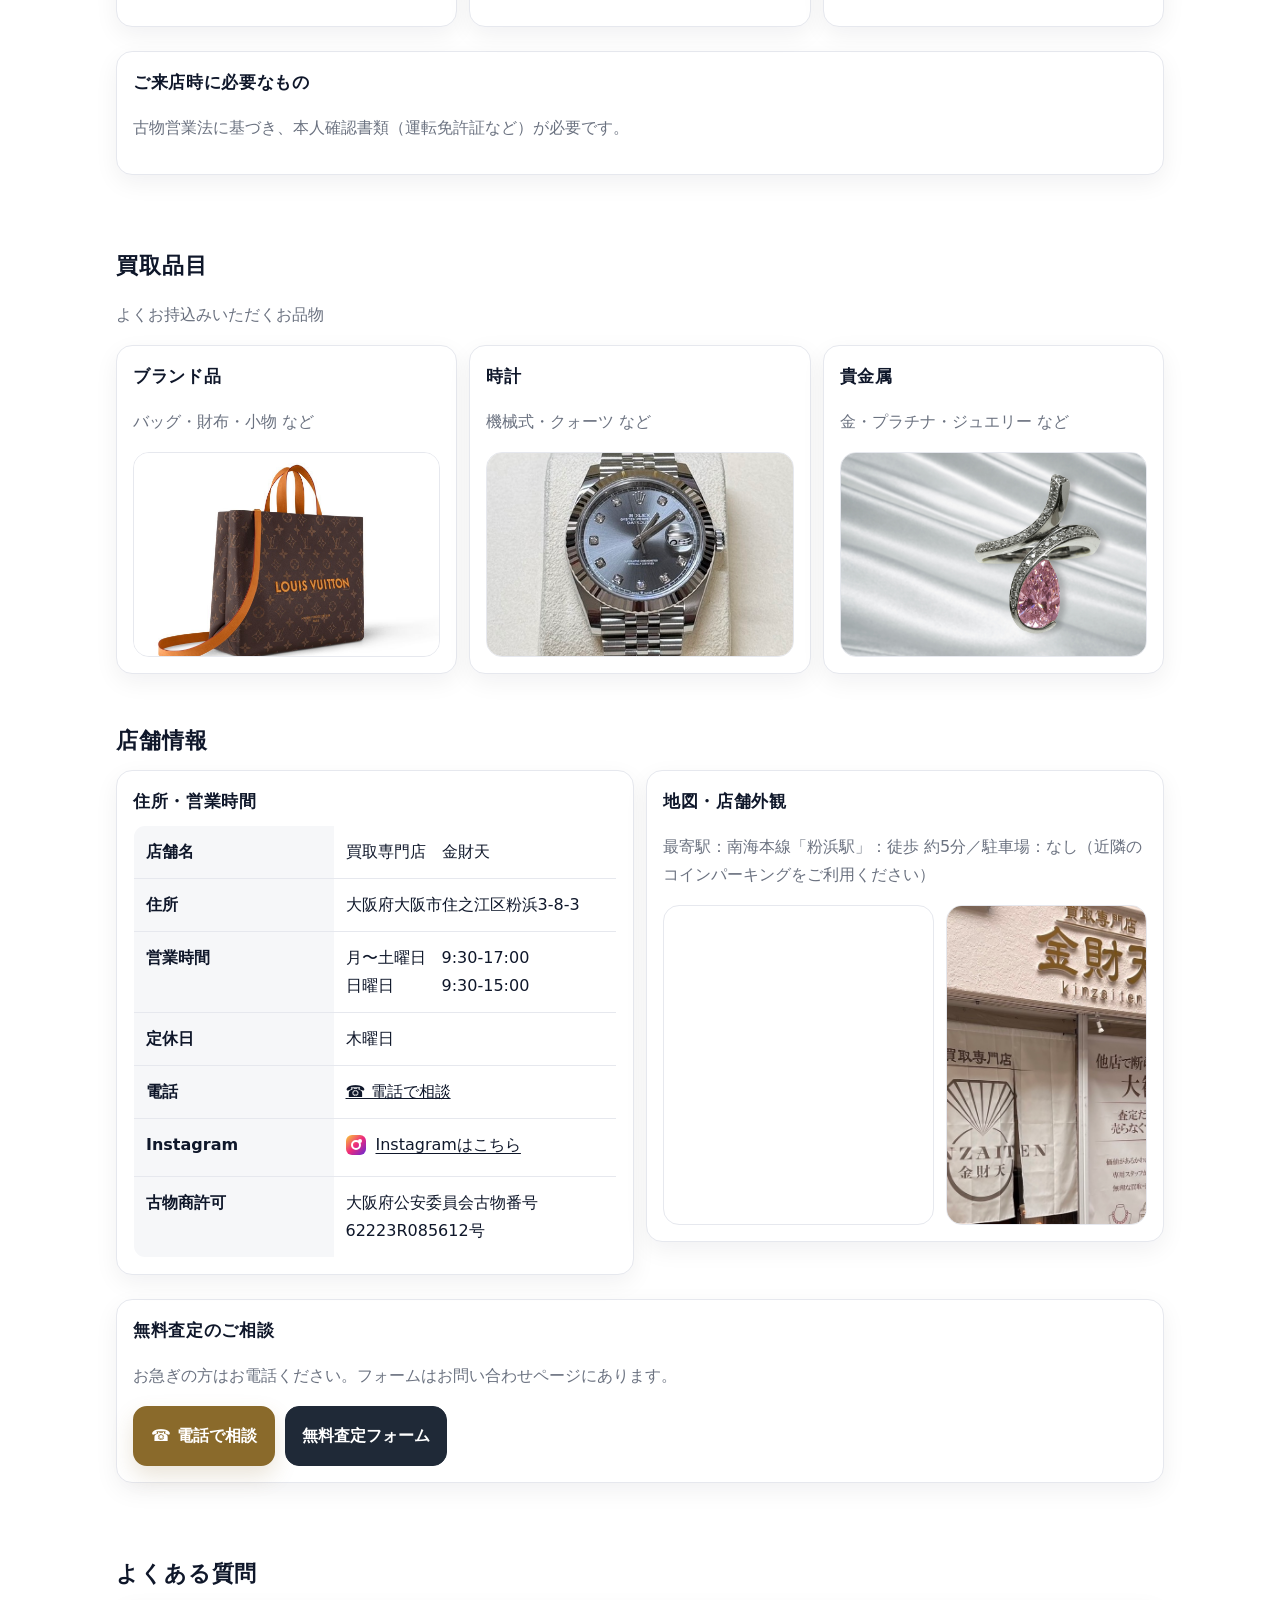
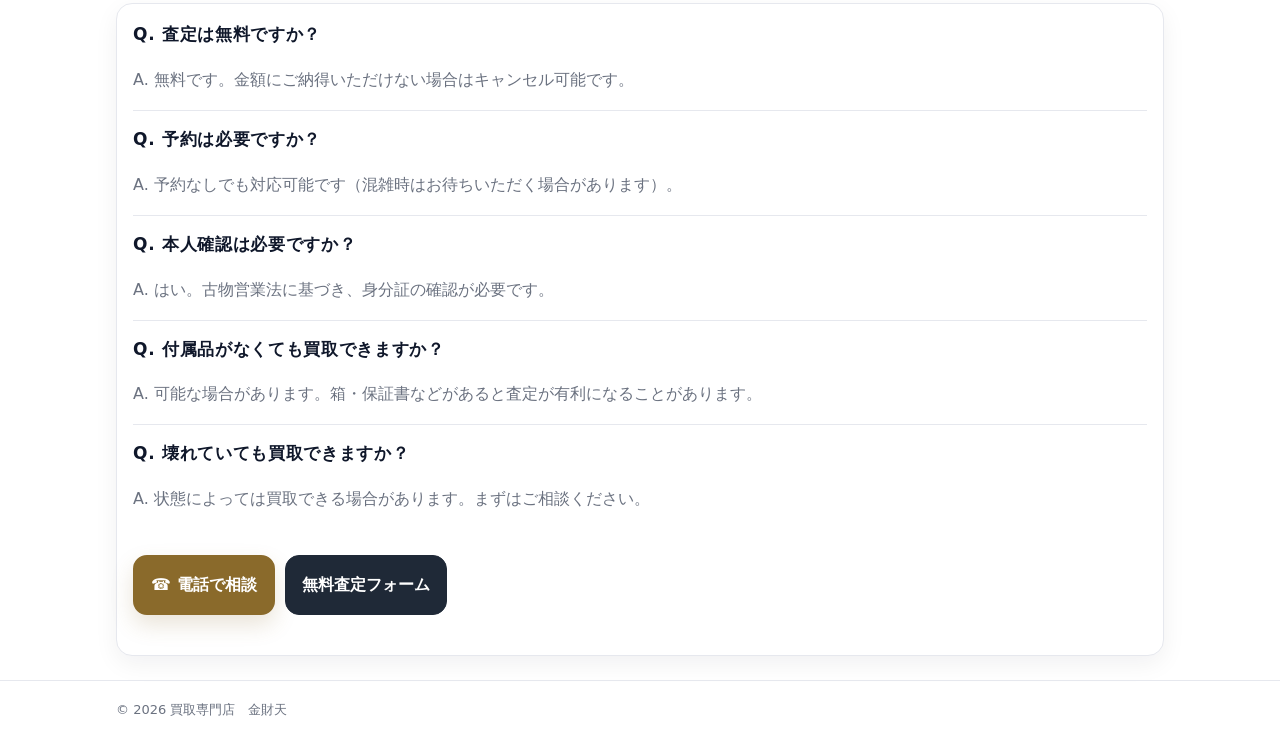
==== commit feca1c00: "Update index.html" ====
--- a/index.html
+++ b/index.html
@@ -57,7 +57,7 @@
       <div class="container">
         <p class="area">大阪市住之江区の買取専門店</p>
         <h1>他店で断られたものも<br>
-          査定だけでも大歓迎。
+          査定だけでも大歓迎
         </h1>
         <p class="lead">
           売らなくても大丈夫です。<br>
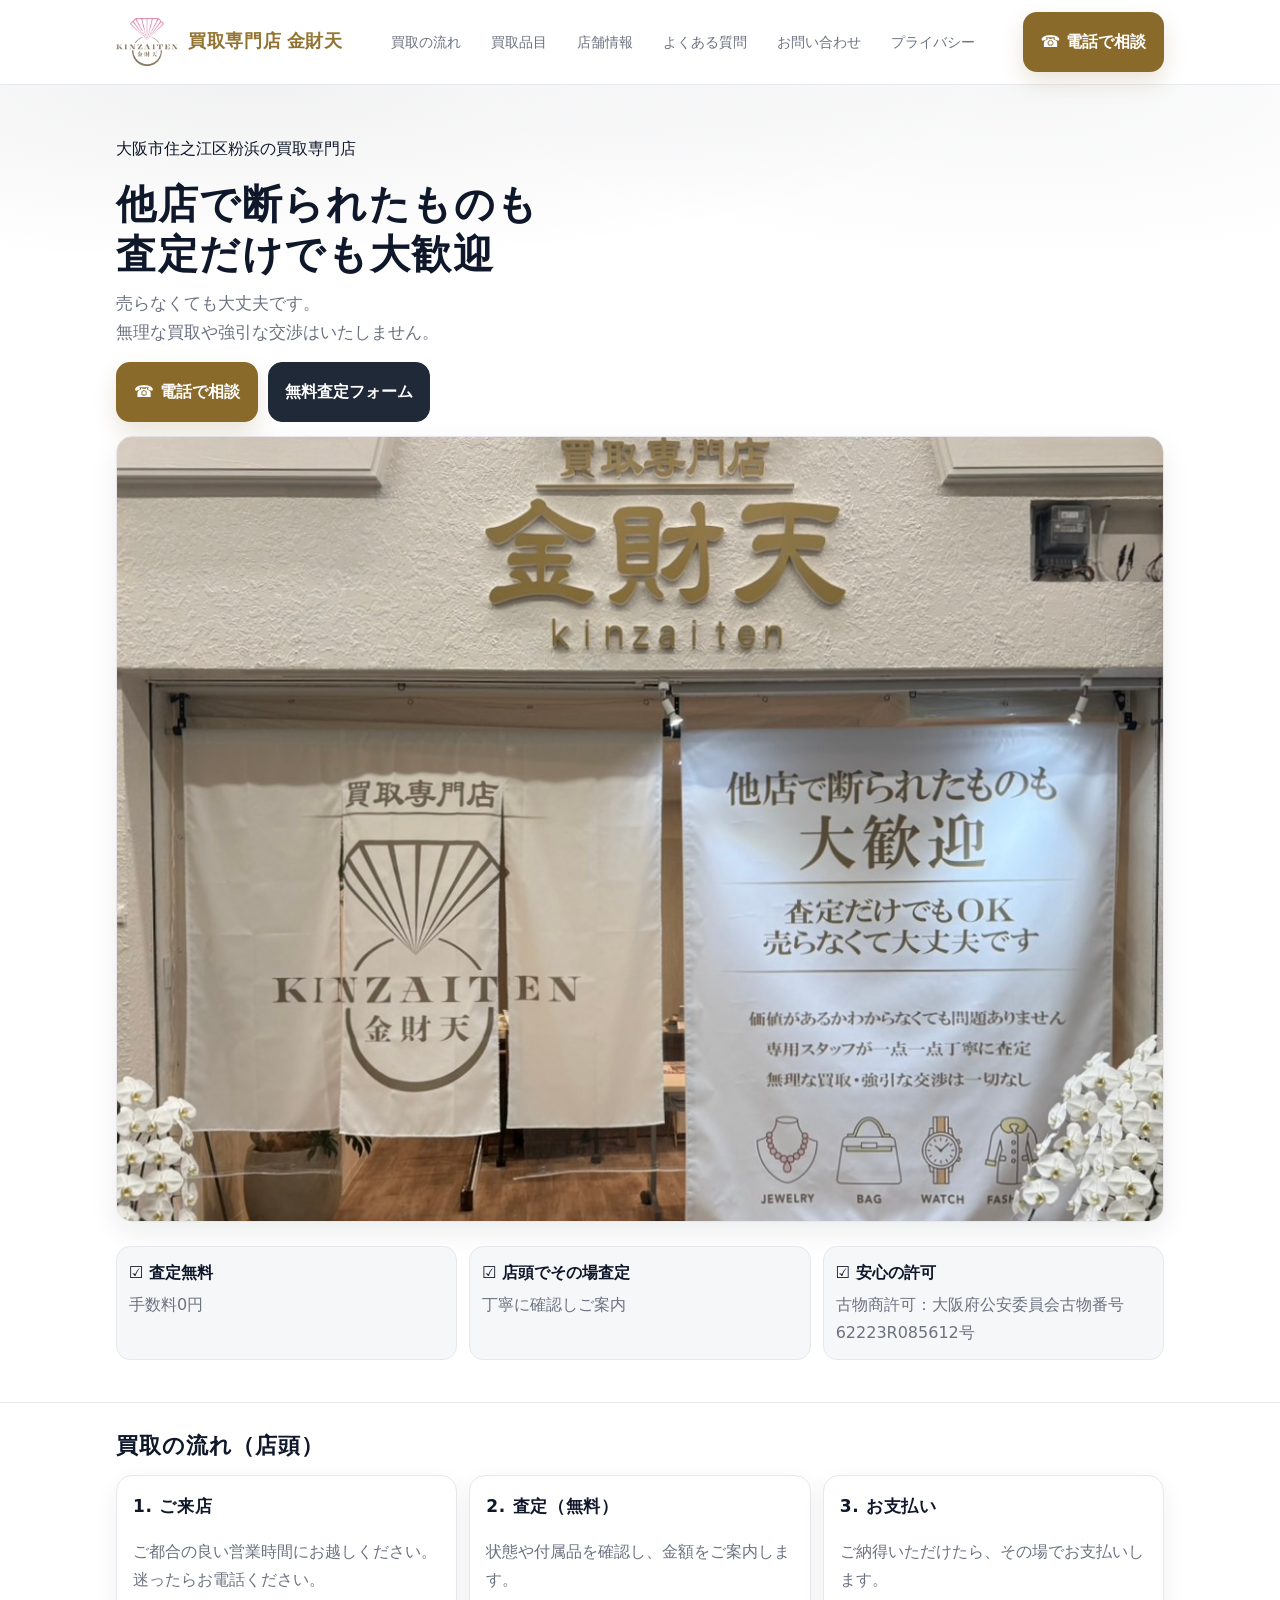
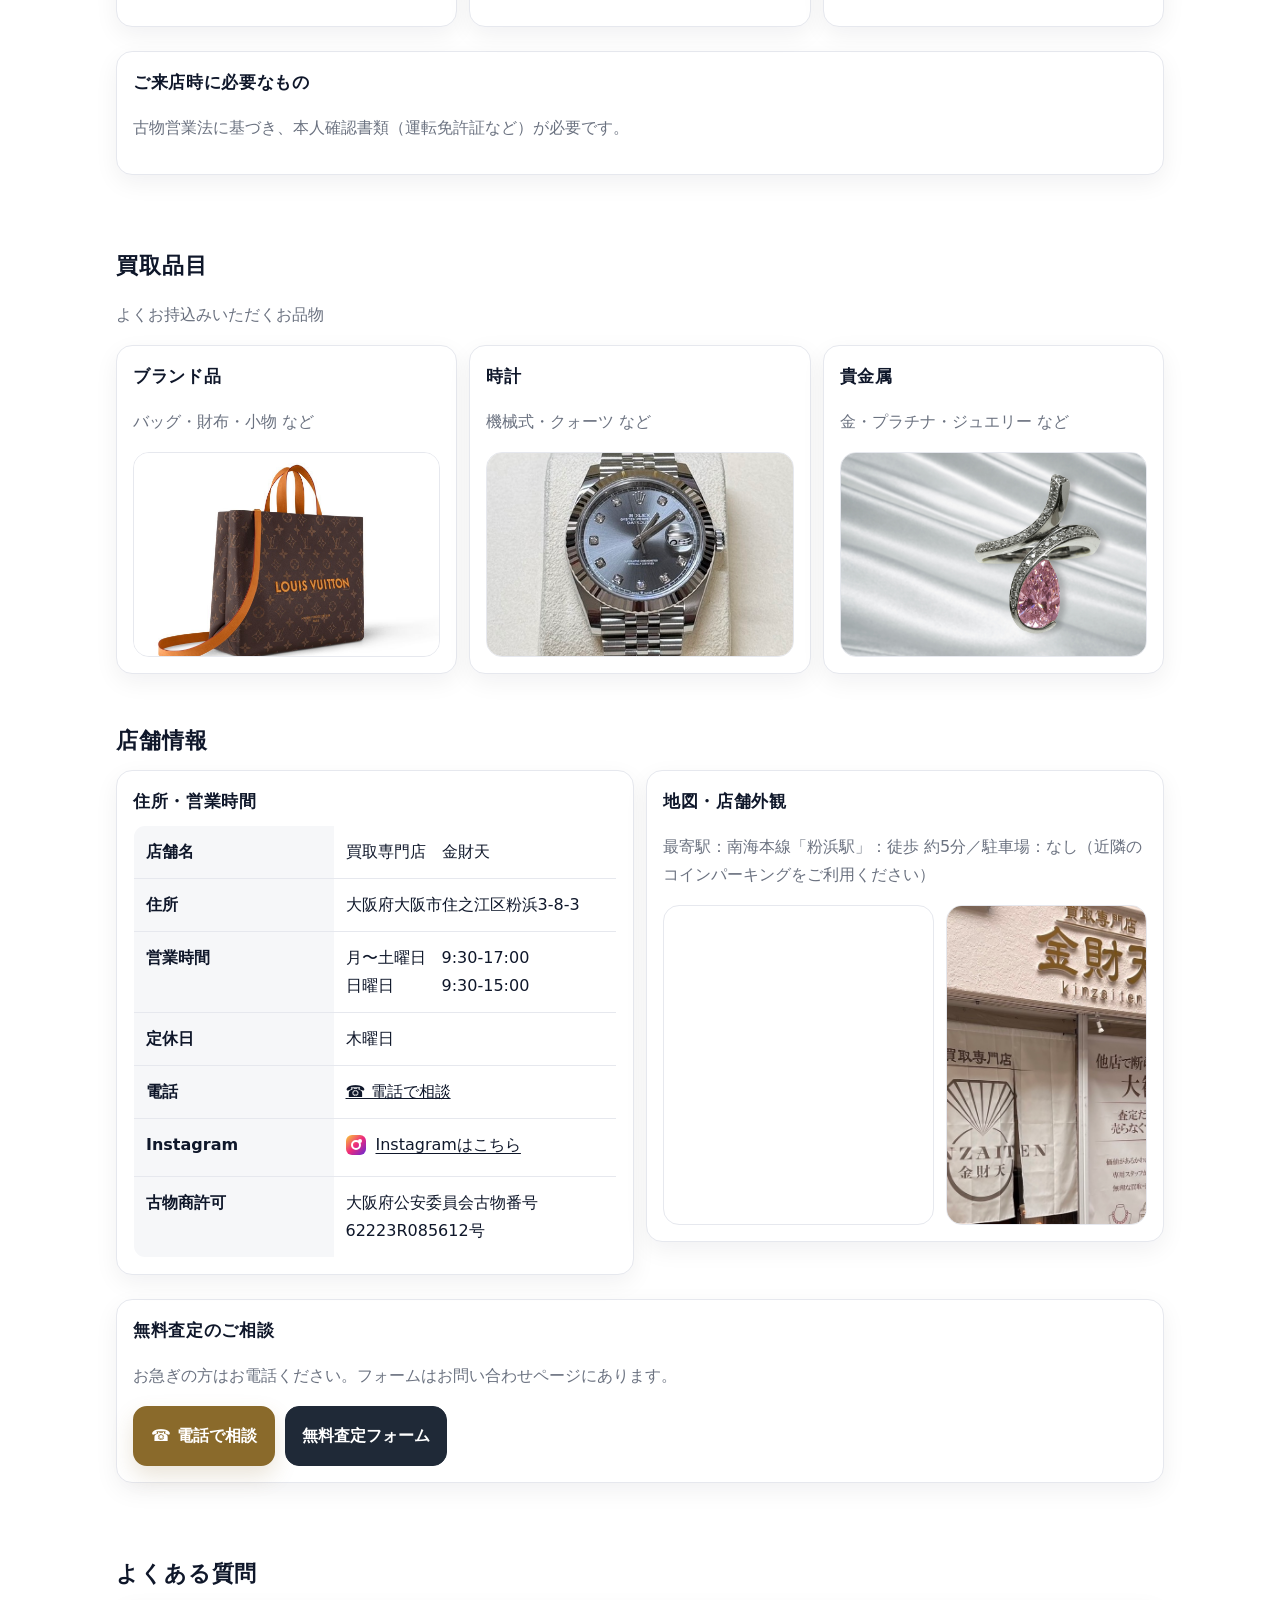
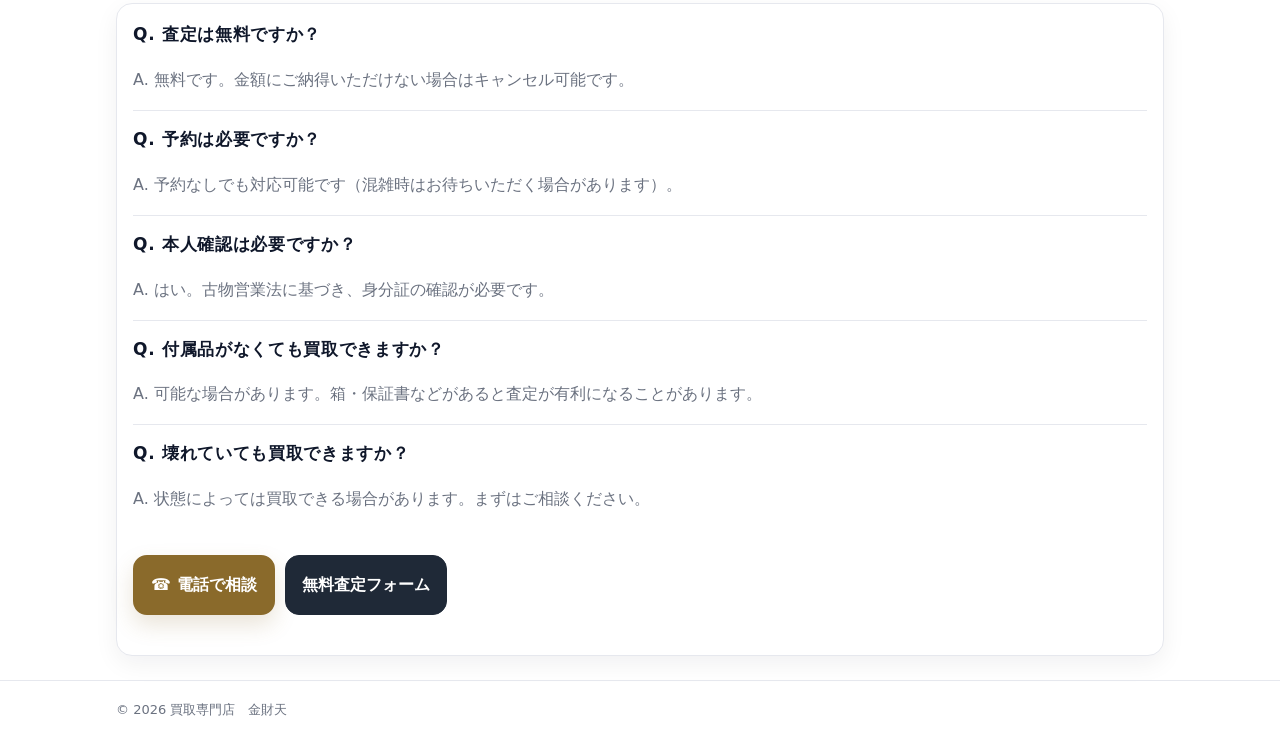
==== commit 1e6ad717: "Update index.html" ====
--- a/index.html
+++ b/index.html
@@ -3,7 +3,7 @@
 <head>
   <meta charset="utf-8" />
   <meta name="viewport" content="width=device-width,initial-scale=1" />
-  <title>大阪市住之江区の買取専門店 金財天｜金・ブランド・貴金属の無料査定</title>
+  <title>大阪市住之江区粉浜の買取専門店 金財天｜金・ブランド・貴金属の無料査定</title>
   <meta name="description" content="買取専門店 金財天は地域密着の店頭買取サービス。金・ブランド品・貴金属などを無料査定し、その場で丁寧にご案内いたします。お気軽にお電話ください。" />
   <link rel="stylesheet" href="./css/style.css" />
   <script type="application/ld+json">
@@ -55,7 +55,7 @@
     <!-- HERO -->
     <div class="hero">
       <div class="container">
-        <p class="area">大阪市住之江区の買取専門店</p>
+        <p class="area">大阪市住之江区粉浜の買取専門店</p>
         <h1>他店で断られたものも<br>
           査定だけでも大歓迎
         </h1>
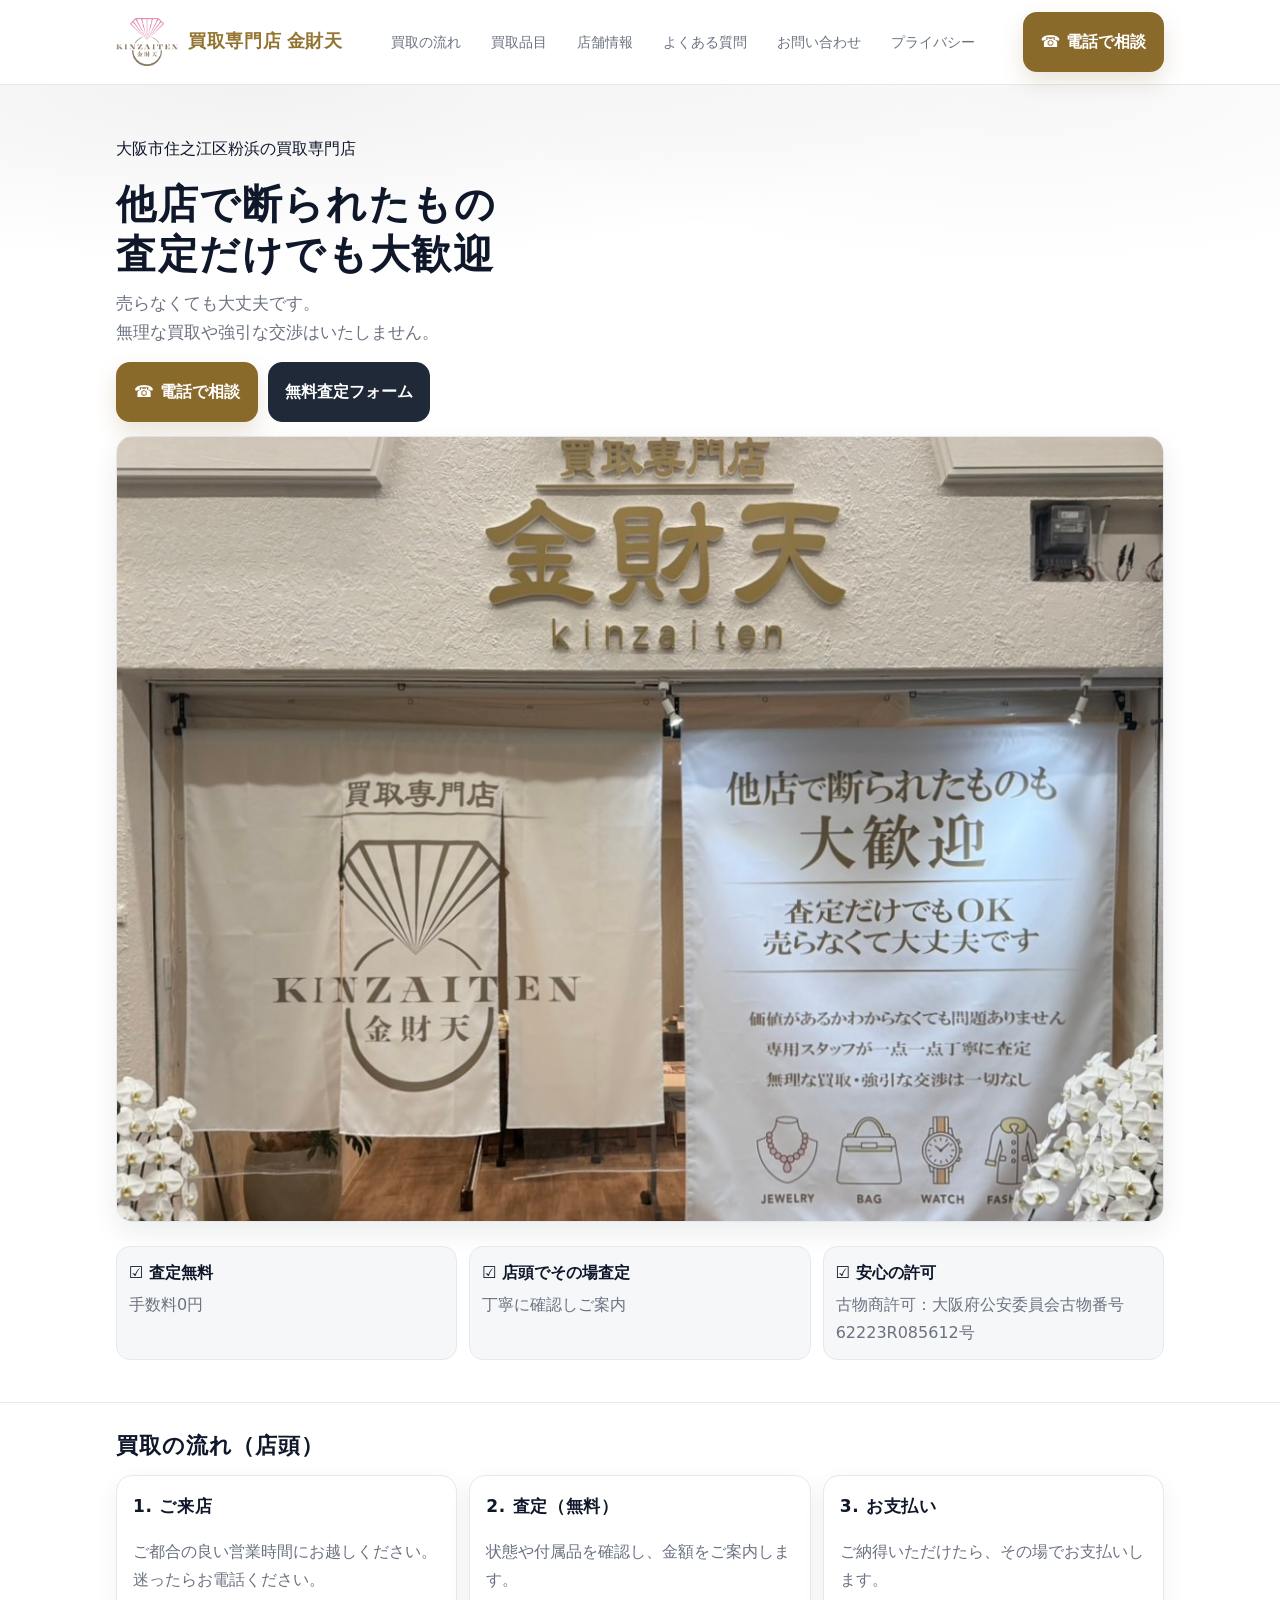
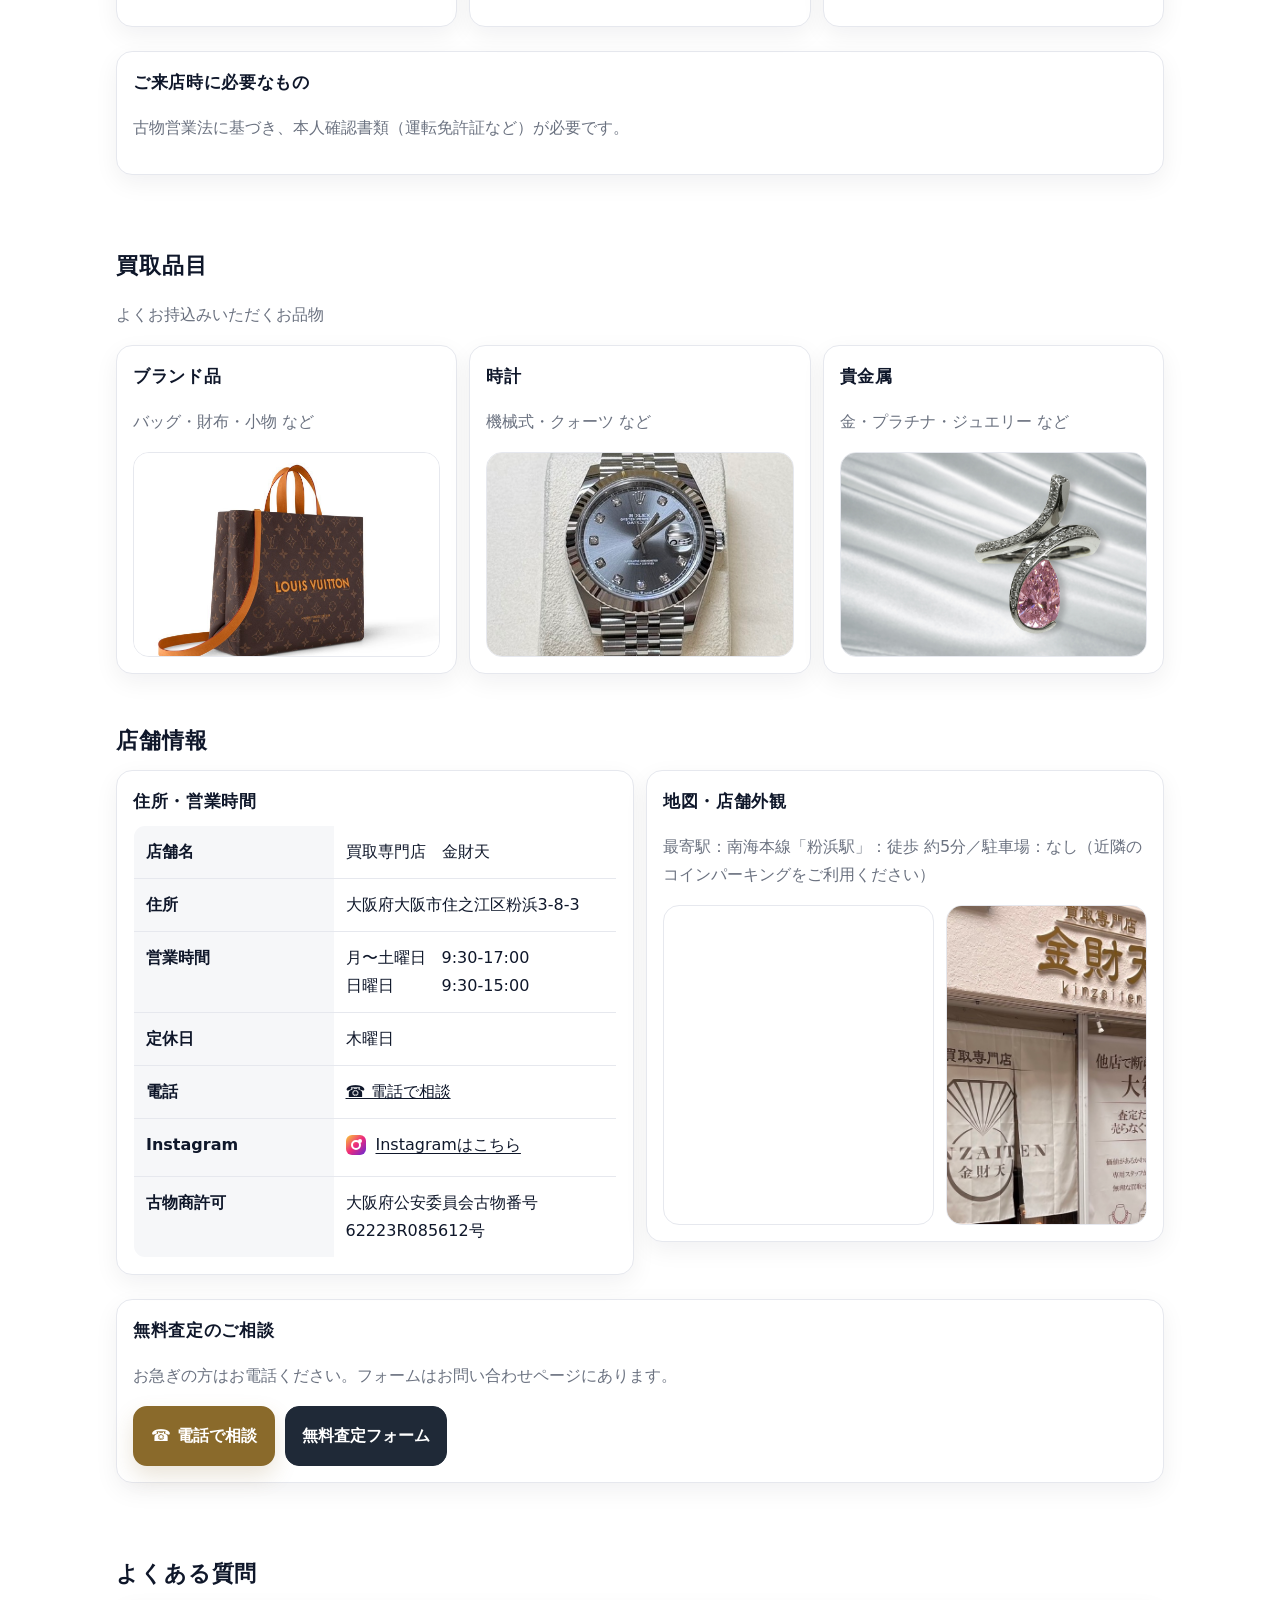
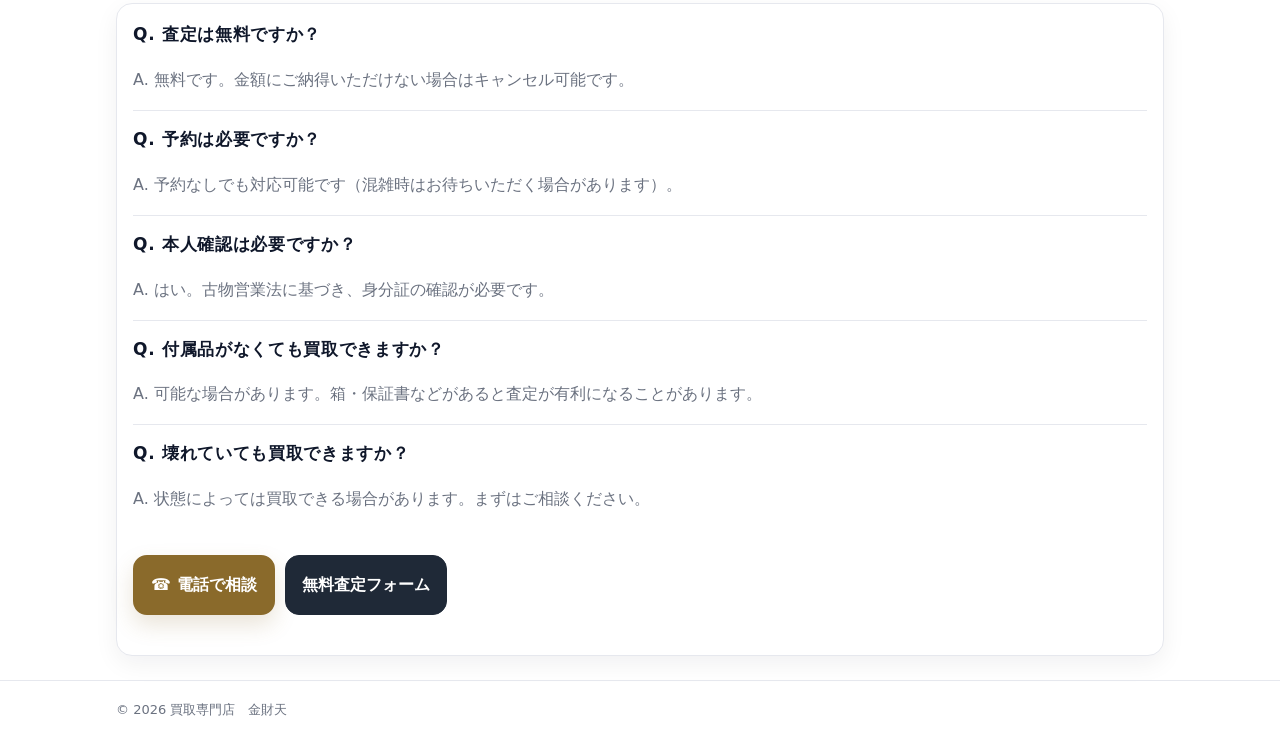
==== commit f6dff6fa: "Update index.html" ====
--- a/index.html
+++ b/index.html
@@ -56,7 +56,7 @@
     <div class="hero">
       <div class="container">
         <p class="area">大阪市住之江区粉浜の買取専門店</p>
-        <h1>他店で断られたものも<br>
+        <h1>他店で断られたもの<br>
           査定だけでも大歓迎
         </h1>
         <p class="lead">
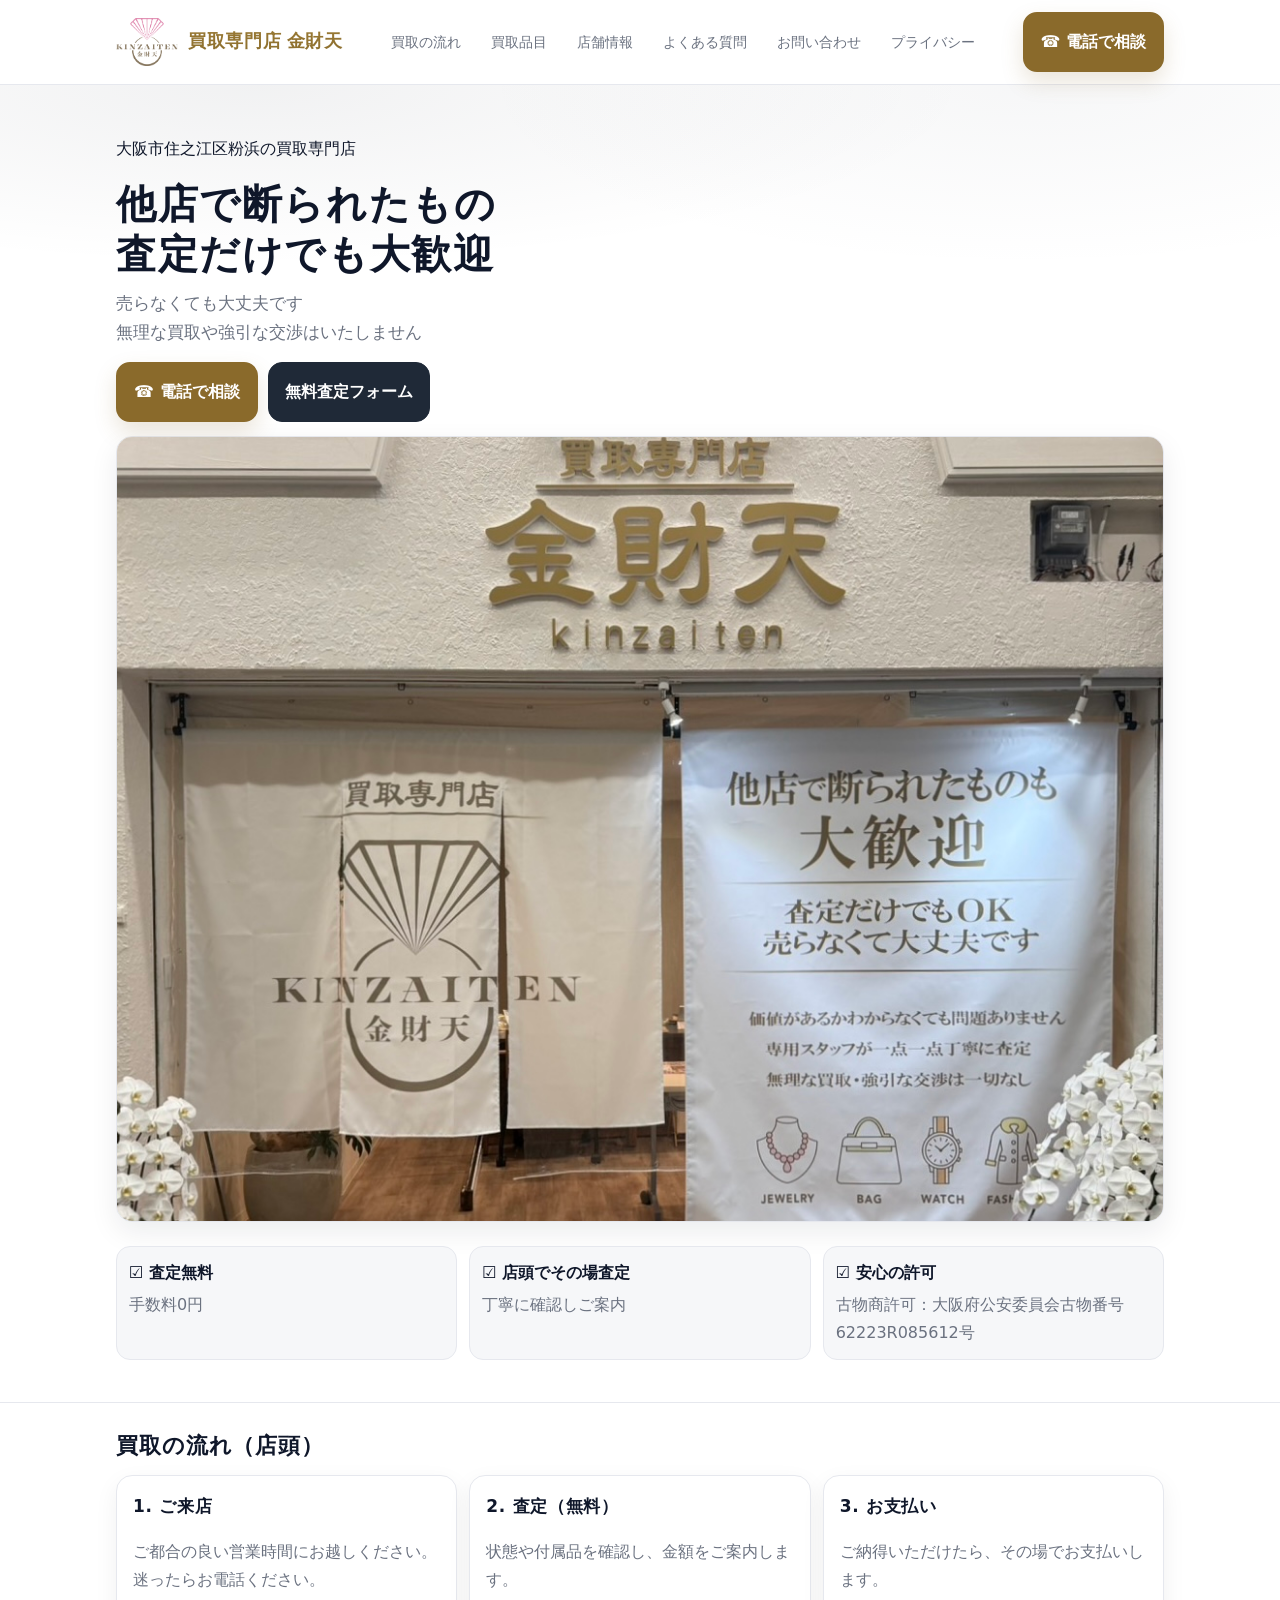
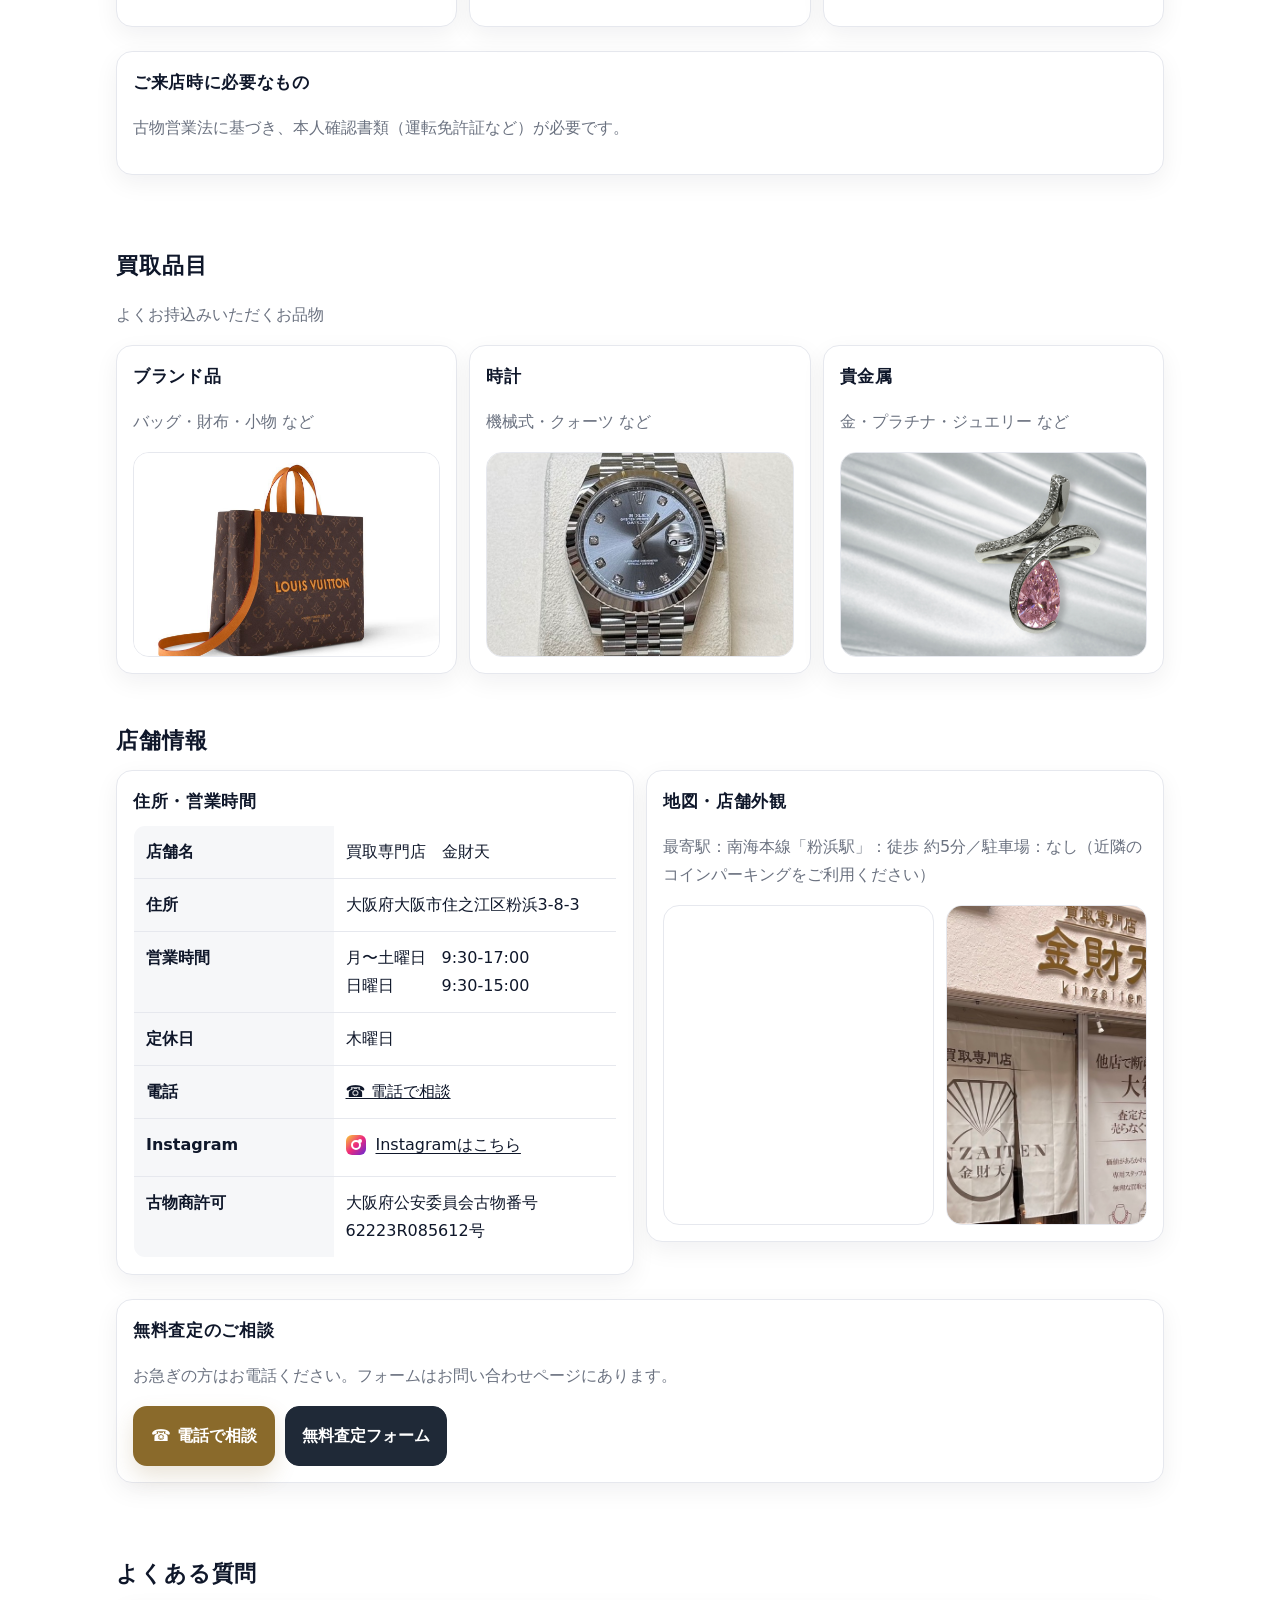
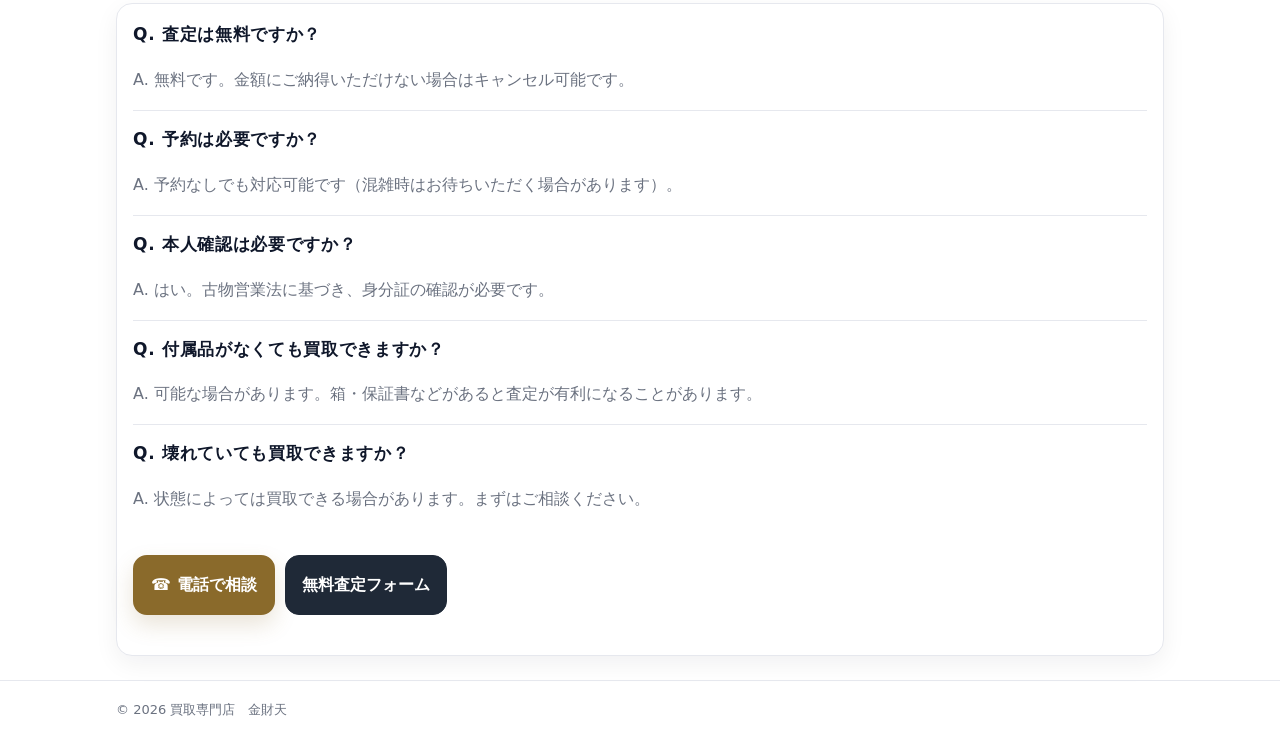
==== commit 3c28ee7c: "Update index.html" ====
--- a/index.html
+++ b/index.html
@@ -60,8 +60,8 @@
           査定だけでも大歓迎
         </h1>
         <p class="lead">
-          売らなくても大丈夫です。<br>
-          無理な買取や強引な交渉はいたしません。
+          売らなくても大丈夫です<br>
+          無理な買取や強引な交渉はいたしません
         </p>
         <div class="kv-actions">
           <a class="btn success" href="tel:0312345678">☎ 電話で相談</a>
